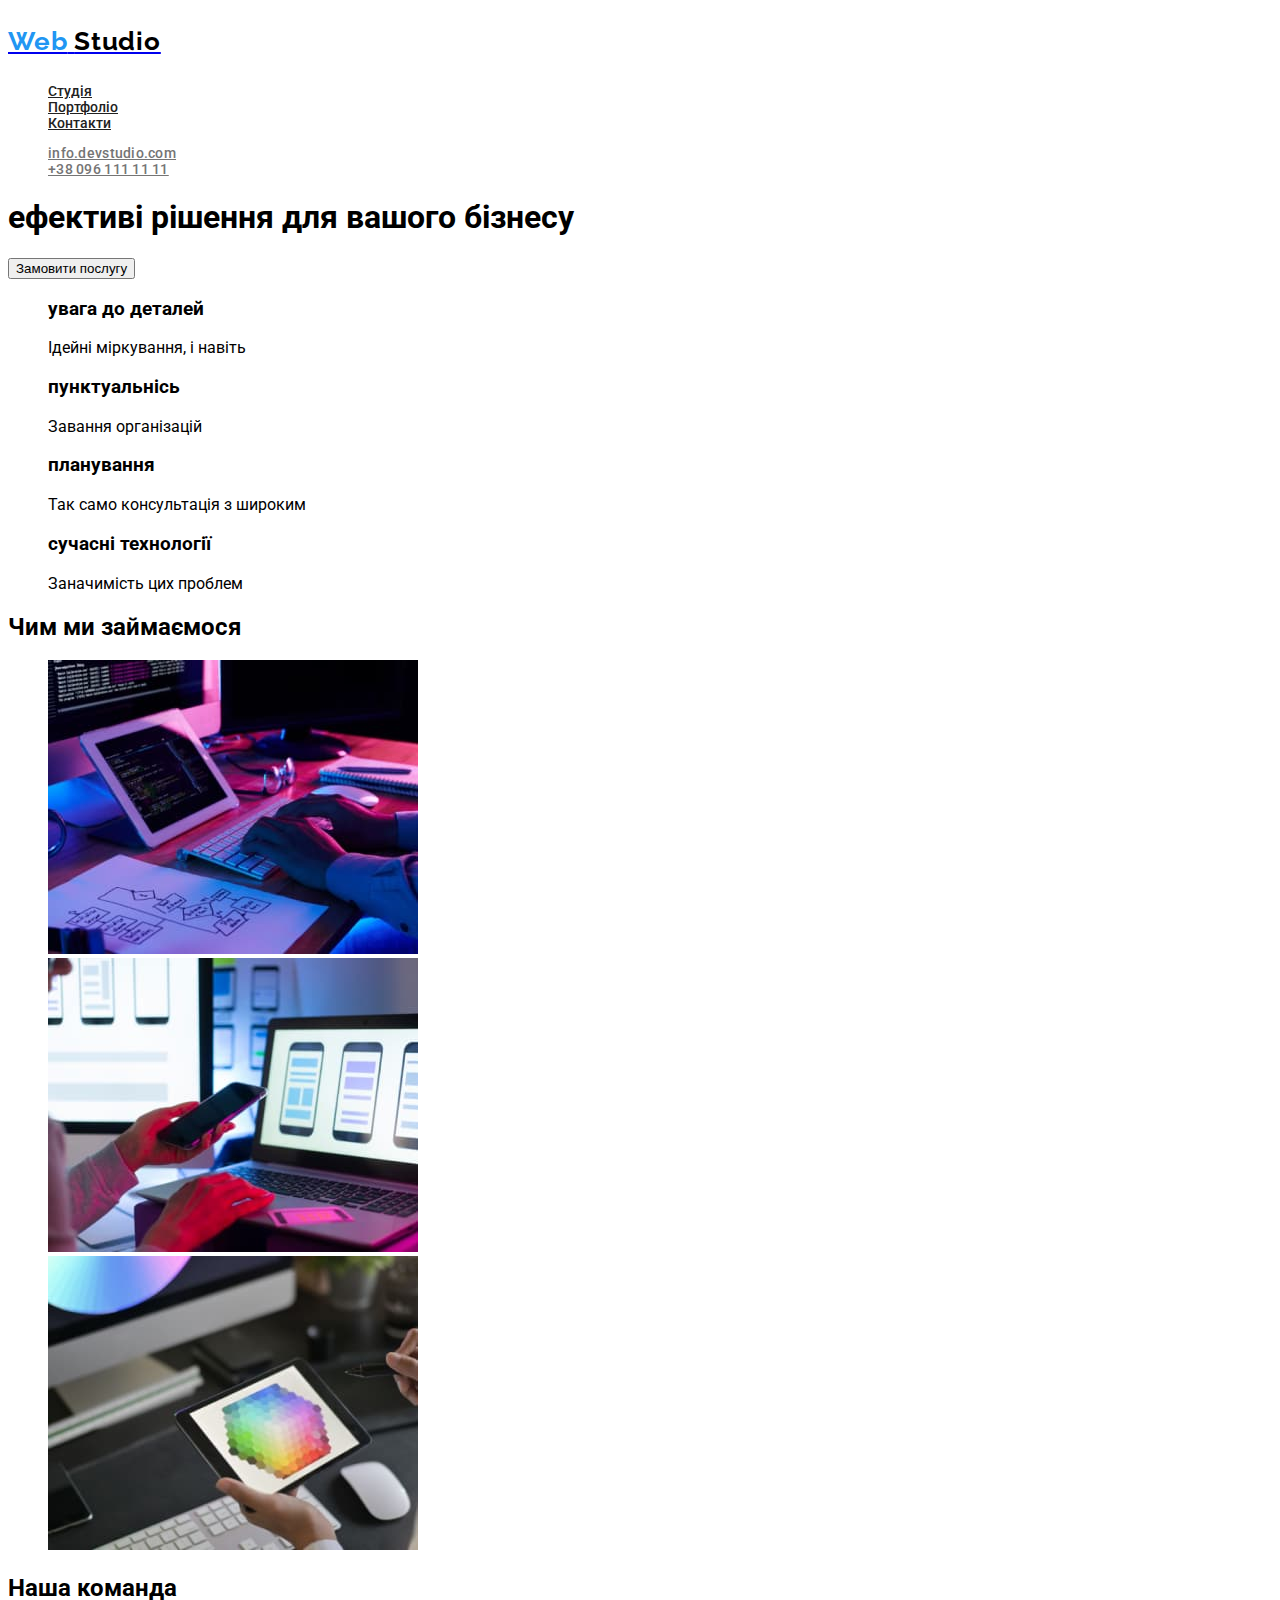
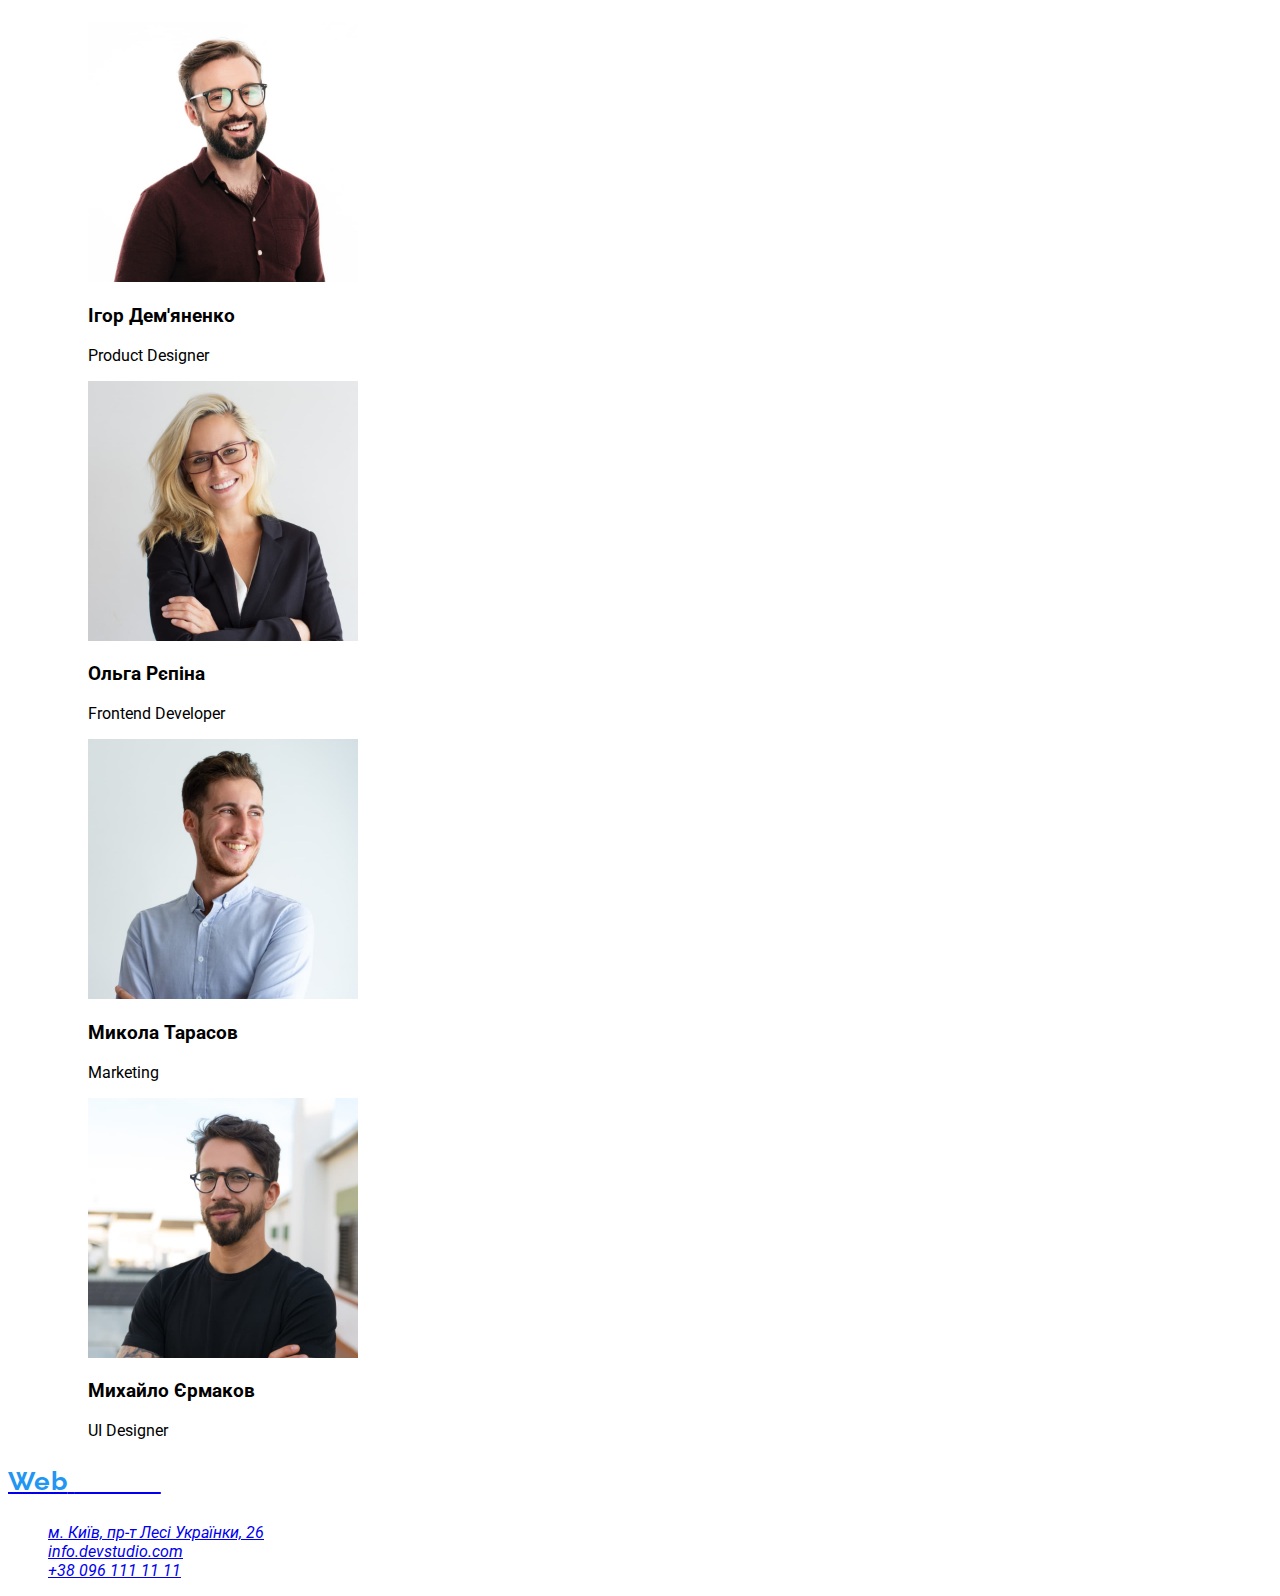
==== index.html @ e6e4f931 "Робота над CSS" ====
<!DOCTYPE html>
<html lang="uk">

<head>
    <meta charset="UTF-8">
    <meta http-equiv="X-UA-Compatible" content="IE=edge">
    <meta name="viewport" content="width=device-width, initial-scale=1.0">
    <title>Головна</title>
    <link rel="stylesheet" href="./css/styles.css">
</head>

<body>
    <header class="header">
        <nav>
            <a href="./index.html">
                <p class="logo">
                    <span class="logo-1">Web</span>
                    <span class="logo-2-header">Studio</span>
                </p>
            </a>
            <ul class="navigate">
                <li><a class="navigate-item focus" href="./index.html">Студія</a></li>
                <li><a class="navigate-item focus" href="./portfolio.html">Портфоліо</a></li>
                <li><a class="navigate-item focus" href="#contacts">Контакти</a></li>
            </ul>
        </nav>
        <address>
            <ul class="contacts">
                <li><a class="contacts-item focus" href="mailto:info.devstudio.com">info.devstudio.com</a></li>
                <li><a class="contacts-item focus" href="tel:+380961111111">+38 096 111 11 11</a></li>
            </ul>
        </address>
    </header>

    <main class="index">
        <section class="index-section1">
            <h1 class="index-section1-h1">ефективі рішення для вашого бізнесу</h1>
            <button class="index-section1-button">Замовити послугу</button>
        </section>

        <section class="index-section2">
            <ul class="index-section2-list list">
                <li class="index-section2- list-item">
                    <h3 class="index-section2-list-item-h3">увага до деталей</h3>
                    <p class="index-section2-list-item-p">Ідейні міркування, і навіть</p>
                </li>
                <li class="index-section2-list-item">
                    <h3 class="index-section2-list-item-h3">пунктуальнісь</h3>
                    <p class="index-section2-list-item-p">Завання організацій</p>
                </li>
                <li class="index-section2-list-item">
                    <h3 class="index-section2-list-item-h3">планування</h3>
                    <p class="index-section2-list-item-p">Так само консультація з широким</p>
                </li>
                <li class="index-section2-list-item">
                    <h3 class="index-section2-list-item-h3">сучасні технології</h3>
                    <p class="index-section2-list-item-p">Заначимість цих проблем</p>
                </li>
            </ul>
        </section>

        <section class="index-section3">
            <h2 class="index-section3-h2">Чим ми займаємося</h2>
            <ul class="index-section3-list">
                <li class="index-section3-list-item"><img src="./images/img0.jpg" alt="Програмування" width="370px">
                </li>
                <li class="index-section3-list-item"><img src="./images/img1.jpg" alt="Розробка мобільних додатків">
                </li>
                <li class="index-section3-list-item"><img src="./images/img2.jpg" alt="Дизайн"></li>
            </ul>
        </section>

        <section class="index-section4">
            <h2 class="index-section4-h2">Наша команда</h2>
            <ul class="index-section4-list">
                <li class="index-section4-list-item">
                    <figure>
                        <img src="./images/photo0.jpg" alt="Фото продукт-дизайнера" width="270px">
                        <figcaption>
                            <h3 class="index-section4-list-item-h3">Ігор Дем'яненко</h3>
                            <p class="index-section4-list-item-p">Product Designer</p>
                        </figcaption>
                    </figure>
                </li>
                <li class="index-section4-list-item">
                    <figure>
                        <img src="./images/photo1.jpg" alt="Фото фронт-енд розробника" width="270px">
                        <figcaption>
                            <h3 class="index-section4-list-item-h3">Ольга Рєпіна</h3>
                            <p class="index-section4-list-item-p">Frontend Developer</p>
                        </figcaption>
                    </figure>
                </li>
                <li class="index-section4-list-item">
                    <figure>
                        <img src="./images/photo2.jpg" alt="Фото маркетолога" width="270px">
                        <figcaption>
                            <h3 class="index-section4-list-item-h3">Микола Тарасов</h3>
                            <p class="index-section4-list-item-p">Marketing</p>
                        </figcaption>
                    </figure>
                </li>
                <li class="index-section4-list-item">
                    <figure>
                        <img src="./images/photo3.jpg" alt="Фото ЮІ-дизайнера" width="270px">
                        <figcaption>
                            <h3 class="index-section4-list-item-h3">Михайло Єрмаков</h3>
                            <p class="index-section4-list-item-p">UI Designer</p>
                        </figcaption>
                    </figure>
                </li>
            </ul>
        </section>
    </main>

    <footer id="contacts" class="footer">
        <a href="./index.html">
            <p class="logo">
                <span class="logo-1">Web</span>
                <span class="logo-2-footer">Studio</span>
            </p>
        </a>
        <address>
            <ul class="footer-address-list">
                <li class="footer-address-list-item"><a href="https://goo.gl/maps/pQFuVmgAhRDfWts1A">м. Київ, пр-т Лесі
                        Українки, 26</a></li>
                <li class="footer-address-list-item"><a href="mailto:info.devstudio.com">info.devstudio.com</a></li>
                <li class="footer-address-list-item"><a href="tel:+380961111111">+38 096 111 11 11</a></li>
            </ul>
        </address>
    </footer>
</body>

</html>
---- css/styles.css ----
/*Import fonts*/
@import url(https://fonts.googleapis.com/css2?family=Raleway:wght@700&family=Roboto:wght@400;500;700;900&display=swap);

/*Color variables*/
:root {
    --blue: #2196F3;
    --black: #000000;
    --white: #FFFFFF;
    --dark-section: #2F303A;
    --gray-section: #F5F4FA;
    --dark-title: #212121;
    --dark-text: #757575;
    --white-background: #f5f5f5;
}

/*Видалити крапку зі списків*/
ul {
    list-style-type: none;
}

/*Body*/
body {
    font-family: 'Roboto';
}

/*Фокус*/
.focus:hover,
:focus {
    color: var(--blue);
}

.focus:visited {}

/*Logo*/
.logo {
    font-family: 'Raleway';
    font-style: normal;
    font-weight: 700;
    font-size: 26px;
    line-height: 31px;
    letter-spacing: 0.03em;
}

.logo-1 {
    color: var(--blue);
}

.logo-2-header {
    color: var(--black);
}

.logo-2-footer {
    color: var(--white);
}

/*Navigate*/
.navigate {
    font-style: normal;
    font-weight: 500;
    font-size: 14px;
    line-height: 16px;
}

.navigate-item {
    color: var(--dark-title);
}

.contacts {
    font-style: normal;
    font-weight: 500;
    font-size: 14px;
    line-height: 16px;
    letter-spacing: 0.02em;
    color: var(--dark-text);
}

.contacts-item {
    color: var(--dark-text);
}
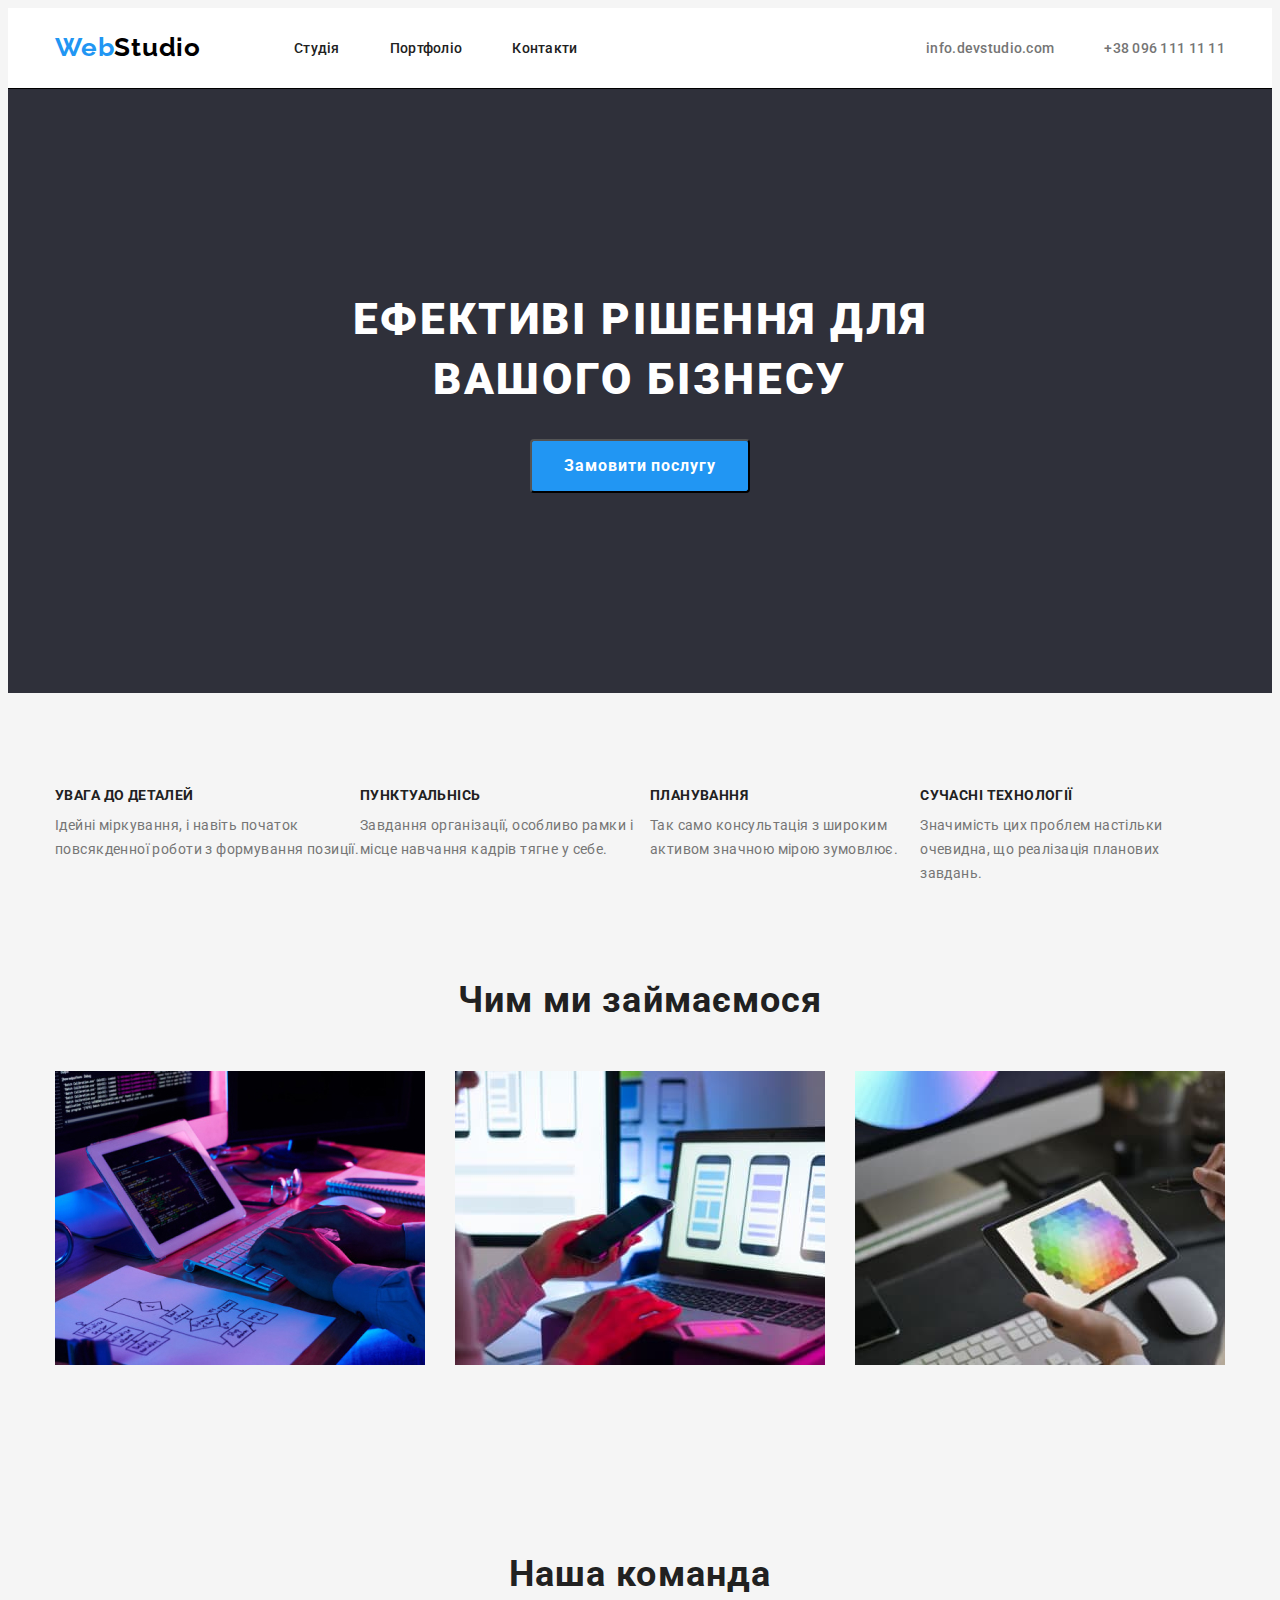
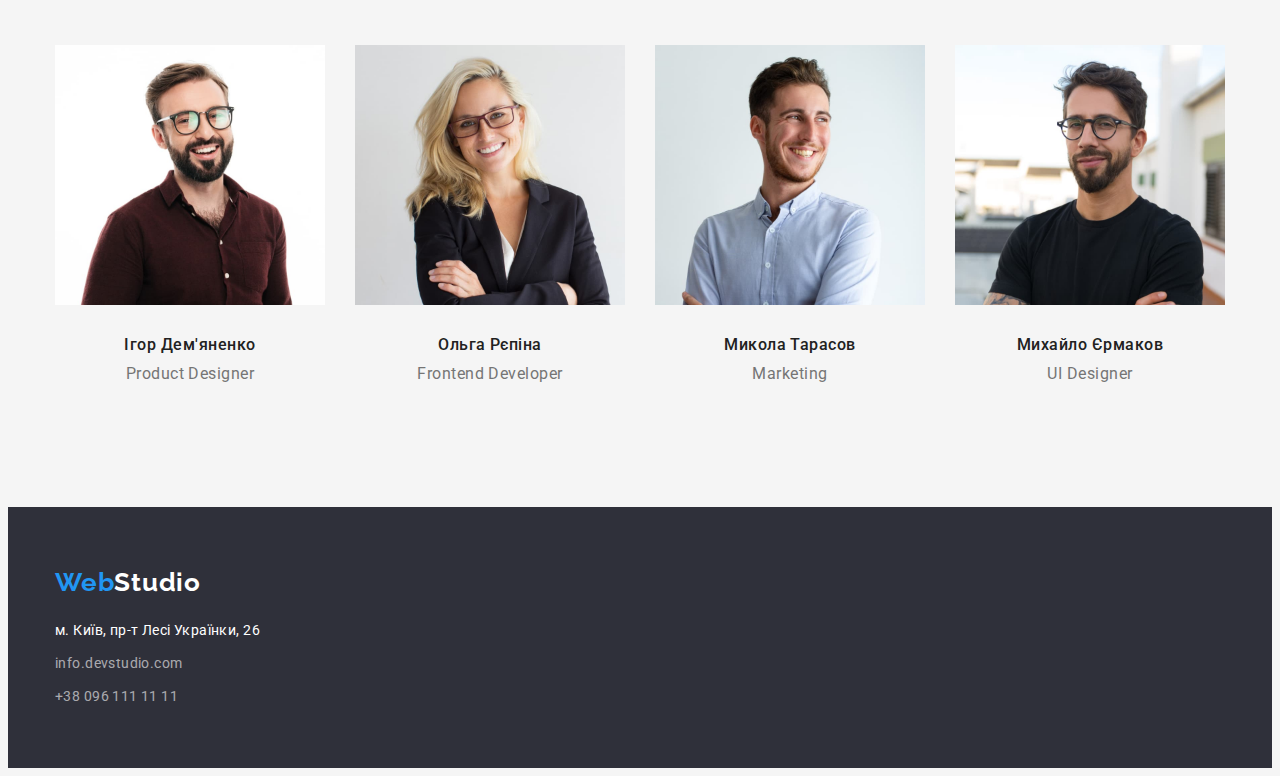
==== commit ce20f321: "update" ====
--- a/index.html
+++ b/index.html
@@ -6,128 +6,170 @@
     <meta http-equiv="X-UA-Compatible" content="IE=edge">
     <meta name="viewport" content="width=device-width, initial-scale=1.0">
     <title>Головна</title>
+    <link rel="stylesheet" href="./css/reset.css">
+    <link rel="stylesheet" href="./css/geometry.css">
     <link rel="stylesheet" href="./css/styles.css">
+    <link rel="stylesheet" href="./css/color.css">
 </head>
 
 <body>
     <header class="header">
-        <nav>
+        <div class="container header-container">
+            <nav>
+                <div class="header-navigate">
+                    <a class="logo" href="./index.html">
+                        <span class="logo-1">Web</span>
+                        <span class="logo-2-header">Studio</span>
+                    </a>
+
+                    <ul class="header-navigate-menu">
+                        <li><a class="header-navigate-menu-item focus1" href="./index.html">Студія</a></li>
+                        <li><a class="header-navigate-menu-item focus1" href="./portfolio.html">Портфоліо</a></li>
+                        <li><a class="header-navigate-menu-item focus1" href="#footer">Контакти</a></li>
+                    </ul>
+                </div>
+            </nav>
+
+            <address>
+                <ul class="header-address">
+                    <li><a class="header-address-item focus1" href="mailto:info.devstudio.com">info.devstudio.com</a>
+                    </li>
+                    <li><a class="header-address-item focus1" href="tel:+380961111111">+38 096 111 11 11</a></li>
+                </ul>
+            </address>
+        </div>
+    </header>
+
+    <main>
+        <section class="main-section1">
+            <div class="container main-section1-container">
+                <h1 class="main-section1-h1">ефективі рішення для<br>вашого бізнесу</h1>
+                <button class="main-section1-button" type="button">Замовити послугу</button>
+            </div>
+        </section>
+
+        <section class="main-section2">
+            <div class="container main-section2-container">
+                <ul class="main-section2-list">
+                    <li class="main-section2-list-item">
+                        <h3 class="main-section2-list-item-h3">увага до деталей</h3>
+                        <p class="main-section2-list-item-p">Ідейні міркування, і навіть початок повсякденної роботи з
+                            формування позиції.</p>
+                    </li>
+                    <li class="main-section2-list-item">
+                        <h3 class="main-section2-list-item-h3">пунктуальнісь</h3>
+                        <p class="main-section2-list-item-p">Завдання організації, особливо рамки і місце навчання
+                            кадрів тягне у себе.</p>
+                    </li>
+                    <li class="main-section2-list-item">
+                        <h3 class="main-section2-list-item-h3">планування</h3>
+                        <p class="main-section2-list-item-p">Так само консультація з широким активом значною мірою
+                            зумовлює.</p>
+                    </li>
+                    <li class="main-section2-list-item">
+                        <h3 class="main-section2-list-item-h3">сучасні технології</h3>
+                        <p class="main-section2-list-item-p">Значимість цих проблем настільки очевидна, що реалізація
+                            планових завдань.</p>
+                    </li>
+                </ul>
+            </div>
+        </section>
+
+        <section class="main-section3">
+            <div class="container main-section3-container">
+                <h2 class="main-section3-h2">Чим ми займаємося</h2>
+                <ul class="main-section3-list">
+                    <li>
+                        <img src="./images/img0.jpg" alt="Програмування" width="370px">
+                    </li>
+                    <li class="main-section3-list-item">
+                        <img src="./images/img1.jpg" alt="Розробка мобільних додатків" width="370px">
+                    </li>
+                    <li class="main-section3-list-item">
+                        <img src="./images/img2.jpg" alt="Дизайн" width="370px">
+                    </li>
+                </ul>
+            </div>
+        </section>
+
+        <section class="main-section4">
+            <div class="container main-section4-container">
+                <h2 class="main-section4-h2">Наша команда</h2>
+                <ul class="main-section4-list">
+                    <li class="main-section4-list-item">
+                        <figure class="main-section4-list-item-figure">
+                            <img class="main-section4-list-item-figure-img" src="./images/photo0.jpg"
+                                alt="Фото продукт-дизайнера">
+                            <figcaption class="main-section4-list-item-figurecaption">
+                                <h3 class="main-section4-list-item-h3">Ігор Дем'яненко</h3>
+                                <p class="main-section4-list-item-p">Product Designer</p>
+                            </figcaption>
+                        </figure>
+                    </li>
+                    <li class="main-section4-list-item">
+                        <figure class="main-section4-list-item-figure">
+                            <img class="main-section4-list-item-figure-img" src="./images/photo1.jpg"
+                                alt="Фото фронт-енд розробника" width="270px">
+                            <figcaption class="main-section4-list-item-figurecaption">
+                                <h3 class="main-section4-list-item-h3">Ольга Рєпіна</h3>
+                                <p class="main-section4-list-item-p">Frontend Developer</p>
+                            </figcaption>
+                        </figure>
+                    </li>
+                    <li class="main-section4-list-item">
+                        <figure class="main-section4-list-item-figure">
+                            <img class="main-section4-list-item-figure-img" src="./images/photo2.jpg"
+                                alt="Фото маркетолога" width="270px">
+                            <figcaption class="main-section4-list-item-figurecaption">
+                                <h3 class="main-section4-list-item-h3">Микола Тарасов</h3>
+                                <p class="main-section4-list-item-p">Marketing</p>
+                            </figcaption>
+                        </figure>
+                    </li>
+                    <li class="main-section4-list-item">
+                        <figure class="main-section4-list-item-figure">
+                            <img class="main-section4-list-item-figure-img" src="./images/photo3.jpg"
+                                alt="Фото ЮІ-дизайнера" width="270px">
+                            <figcaption class="main-section4-list-item-figurecaption">
+                                <h3 class="main-section4-list-item-h3">Михайло Єрмаков</h3>
+                                <p class="main-section4-list-item-p">UI Designer</p>
+                            </figcaption>
+                        </figure>
+                    </li>
+                </ul>
+            </div>
+        </section>
+    </main>
+
+    <footer id="footer" class="footer">
+        <div class="container">
             <a href="./index.html">
                 <p class="logo">
                     <span class="logo-1">Web</span>
-                    <span class="logo-2-header">Studio</span>
+                    <span class="logo-2-footer">Studio</span>
                 </p>
             </a>
-            <ul class="navigate">
-                <li><a class="navigate-item focus" href="./index.html">Студія</a></li>
-                <li><a class="navigate-item focus" href="./portfolio.html">Портфоліо</a></li>
-                <li><a class="navigate-item focus" href="#contacts">Контакти</a></li>
-            </ul>
-        </nav>
-        <address>
-            <ul class="contacts">
-                <li><a class="contacts-item focus" href="mailto:info.devstudio.com">info.devstudio.com</a></li>
-                <li><a class="contacts-item focus" href="tel:+380961111111">+38 096 111 11 11</a></li>
-            </ul>
-        </address>
-    </header>
 
-    <main class="index">
-        <section class="index-section1">
-            <h1 class="index-section1-h1">ефективі рішення для вашого бізнесу</h1>
-            <button class="index-section1-button">Замовити послугу</button>
-        </section>
-
-        <section class="index-section2">
-            <ul class="index-section2-list list">
-                <li class="index-section2- list-item">
-                    <h3 class="index-section2-list-item-h3">увага до деталей</h3>
-                    <p class="index-section2-list-item-p">Ідейні міркування, і навіть</p>
-                </li>
-                <li class="index-section2-list-item">
-                    <h3 class="index-section2-list-item-h3">пунктуальнісь</h3>
-                    <p class="index-section2-list-item-p">Завання організацій</p>
-                </li>
-                <li class="index-section2-list-item">
-                    <h3 class="index-section2-list-item-h3">планування</h3>
-                    <p class="index-section2-list-item-p">Так само консультація з широким</p>
-                </li>
-                <li class="index-section2-list-item">
-                    <h3 class="index-section2-list-item-h3">сучасні технології</h3>
-                    <p class="index-section2-list-item-p">Заначимість цих проблем</p>
-                </li>
-            </ul>
-        </section>
-
-        <section class="index-section3">
-            <h2 class="index-section3-h2">Чим ми займаємося</h2>
-            <ul class="index-section3-list">
-                <li class="index-section3-list-item"><img src="./images/img0.jpg" alt="Програмування" width="370px">
-                </li>
-                <li class="index-section3-list-item"><img src="./images/img1.jpg" alt="Розробка мобільних додатків">
-                </li>
-                <li class="index-section3-list-item"><img src="./images/img2.jpg" alt="Дизайн"></li>
-            </ul>
-        </section>
-
-        <section class="index-section4">
-            <h2 class="index-section4-h2">Наша команда</h2>
-            <ul class="index-section4-list">
-                <li class="index-section4-list-item">
-                    <figure>
-                        <img src="./images/photo0.jpg" alt="Фото продукт-дизайнера" width="270px">
-                        <figcaption>
-                            <h3 class="index-section4-list-item-h3">Ігор Дем'яненко</h3>
-                            <p class="index-section4-list-item-p">Product Designer</p>
-                        </figcaption>
-                    </figure>
-                </li>
-                <li class="index-section4-list-item">
-                    <figure>
-                        <img src="./images/photo1.jpg" alt="Фото фронт-енд розробника" width="270px">
-                        <figcaption>
-                            <h3 class="index-section4-list-item-h3">Ольга Рєпіна</h3>
-                            <p class="index-section4-list-item-p">Frontend Developer</p>
-                        </figcaption>
-                    </figure>
-                </li>
-                <li class="index-section4-list-item">
-                    <figure>
-                        <img src="./images/photo2.jpg" alt="Фото маркетолога" width="270px">
-                        <figcaption>
-                            <h3 class="index-section4-list-item-h3">Микола Тарасов</h3>
-                            <p class="index-section4-list-item-p">Marketing</p>
-                        </figcaption>
-                    </figure>
-                </li>
-                <li class="index-section4-list-item">
-                    <figure>
-                        <img src="./images/photo3.jpg" alt="Фото ЮІ-дизайнера" width="270px">
-                        <figcaption>
-                            <h3 class="index-section4-list-item-h3">Михайло Єрмаков</h3>
-                            <p class="index-section4-list-item-p">UI Designer</p>
-                        </figcaption>
-                    </figure>
-                </li>
-            </ul>
-        </section>
-    </main>
-
-    <footer id="contacts" class="footer">
-        <a href="./index.html">
-            <p class="logo">
-                <span class="logo-1">Web</span>
-                <span class="logo-2-footer">Studio</span>
-            </p>
-        </a>
-        <address>
-            <ul class="footer-address-list">
-                <li class="footer-address-list-item"><a href="https://goo.gl/maps/pQFuVmgAhRDfWts1A">м. Київ, пр-т Лесі
-                        Українки, 26</a></li>
-                <li class="footer-address-list-item"><a href="mailto:info.devstudio.com">info.devstudio.com</a></li>
-                <li class="footer-address-list-item"><a href="tel:+380961111111">+38 096 111 11 11</a></li>
-            </ul>
-        </address>
+            <address>
+                <ul class="footer-address-list">
+                    <li>
+                        <a class="footer-address-list-address focus1" href="https://goo.gl/maps/pQFuVmgAhRDfWts1A">
+                            м. Київ, пр-т Лесі Українки, 26
+                        </a>
+                    </li>
+                    <li>
+                        <a class="footer-address-list-item focus1" href="mailto:info.devstudio.com">
+                            info.devstudio.com
+                        </a>
+                    </li>
+                    <li>
+                        <a class="footer-address-list-item focus1" a href="tel:+380961111111">
+                            +38 096 111 11 11
+                        </a>
+                    </li>
+                </ul>
+            </address>
+        </div>
     </footer>
 </body>
 
--- a/css/geometry.css
+++ b/css/geometry.css
@@ -0,0 +1,212 @@
+/*Container. Задає ширину контенту*/
+.container {
+    width: 1170px;
+    margin: 0 auto;
+}
+
+/*Index*/
+/*Header*/
+.header {
+    padding-top: 24px;
+    padding-bottom: 25px;
+    border-top-width: 0px;
+    border-left-width: 0px;
+    border-right-width: 0px;
+    border-bottom-width: 1px;
+    border-style: solid;
+}
+
+.header-container {
+    display: flex;
+    justify-content: space-between;
+    align-items: center;
+}
+
+.header-navigate {
+    display: flex;
+    gap: 93px;
+    align-items: center;
+}
+
+.logo {
+    display: flex;
+}
+
+.logo-1 {}
+
+.logo-2-header {}
+
+.header-navigate-menu {
+    display: flex;
+    gap: 50px;
+}
+
+.header-address {
+    display: flex;
+    gap: 50px;
+}
+
+/*Main*/
+/*Main-section1*/
+.main-section1 {
+    padding-top: 200px;
+    padding-bottom: 200px;
+}
+
+.main-section1-container {
+    display: flex;
+    flex-direction: column;
+    gap: 30px;
+}
+
+.main-section1-h1 {
+    text-align: center;
+}
+
+.main-section1-button {
+    margin-left: auto;
+    margin-right: auto;
+    padding: 10px 32px;
+}
+
+/*Main-section2*/
+.main-section2 {
+    padding-top: 94px;
+}
+
+.main-section2-container {}
+
+.main-section2-list {
+    display: flex;
+}
+
+.main-section2-list-item {}
+
+.main-section2-list-item-h3 {
+    padding-bottom: 10px;
+}
+
+.main-section2-list-item-p {}
+
+/*Main-section3*/
+.main-section3 {
+    padding-top: 94px;
+    padding-bottom: 94px;
+}
+
+.main-section3-container {}
+
+.main-section3-h2 {
+    padding-bottom: 50px;
+    text-align: center;
+}
+
+.main-section3-list {
+    display: flex;
+    justify-content: space-between;
+}
+
+.main-section3-list-item {}
+
+/*Main-section4*/
+.main-section4 {
+    padding-top: 94px;
+    padding-bottom: 94px;
+}
+
+.main-section4-container {}
+
+.main-section4-h2 {
+    padding-bottom: 50px;
+    text-align: center;
+}
+
+.main-section4-list {
+    display: flex;
+    justify-content: space-between;
+}
+
+.main-section4-list-item {}
+
+.main-section4-list-item-figure {
+    margin: 0;
+}
+
+.main-section4-list-item-figure-img {
+    width: 270px;
+}
+
+.main-section4-list-item-figurecaption {
+    padding-top: 30px;
+    padding-bottom: 30px;
+    text-align: center;
+}
+
+.main-section4-list-item-h3 {
+    padding-bottom: 10px;
+}
+
+.main-section4-list-item-p {}
+
+/*Footer*/
+footer {
+    padding-top: 60px;
+    padding-bottom: 60px;
+}
+
+.logo-2-footer {}
+
+.footer-address-list {
+    padding-top: 20px;
+    display: flex;
+    flex-direction: column;
+    gap: 9px;
+}
+
+.footer-address-list-address {}
+
+.footer-address-list-item {}
+
+/*Portfolio*/
+/*Main*/
+/*Main-section1*/
+.portfolio-main-section1 {
+    padding-top: 94px;
+}
+
+.portfolio-main-section1-container {
+}
+
+.portfolio-main-section1-list {
+    display: flex;
+    gap: 8px;
+    justify-content: center;
+}
+
+.portfolio-main-section1-list-button {
+    padding: 6px 22px;
+}
+
+/*Main-section2*/
+.portfolio-main-section2 {
+    padding-top: 50px;
+    padding-bottom: 94px;
+}
+
+.portfolio-main-section2-container {}
+
+.portfolio-main-section2-list {
+    display: flex;
+    gap: 30px;
+    flex-wrap: wrap;
+}
+
+.portfolio-main-section2-list-item {}
+
+.portfolio-main-section2-list-item-figure-img{
+    width: 370px;
+}
+
+.portfolio-main-section2-list-item-h3 {}
+
+.portfolio-main-section2-list-item-p {}--- a/css/styles.css
+++ b/css/styles.css
@@ -1,79 +1,179 @@
-/*Import fonts*/
+/*Import google fonts*/
 @import url(https://fonts.googleapis.com/css2?family=Raleway:wght@700&family=Roboto:wght@400;500;700;900&display=swap);
 
-/*Color variables*/
-:root {
-    --blue: #2196F3;
-    --black: #000000;
-    --white: #FFFFFF;
-    --dark-section: #2F303A;
-    --gray-section: #F5F4FA;
-    --dark-title: #212121;
-    --dark-text: #757575;
-    --white-background: #f5f5f5;
-}
+/*Header*/
+.header {}
 
-/*Видалити крапку зі списків*/
-ul {
-    list-style-type: none;
-}
+.header-container {}
 
-/*Body*/
-body {
-    font-family: 'Roboto';
-}
+.header-navigate {}
 
-/*Фокус*/
-.focus:hover,
-:focus {
-    color: var(--blue);
-}
-
-.focus:visited {}
-
-/*Logo*/
 .logo {
     font-family: 'Raleway';
-    font-style: normal;
     font-weight: 700;
     font-size: 26px;
-    line-height: 31px;
+    line-height: calc(31/26);
     letter-spacing: 0.03em;
 }
 
-.logo-1 {
-    color: var(--blue);
+.logo-1 {}
+
+.logo-2-header {}
+
+.header-navigate-menu {}
+
+.header-navigate-menu-item {
+    font-weight: 500;
+    font-size: 14px;
+    line-height: calc(16/14);
+    letter-spacing: 0.02em;
 }
 
-.logo-2-header {
-    color: var(--black);
+.header-address {}
+
+.header-address-item {
+    font-weight: 500;
+    font-size: 14px;
+    line-height: calc(16/14);
+    letter-spacing: 0.02em;
 }
 
-.logo-2-footer {
-    color: var(--white);
+/*Main*/
+/*Main-section1*/
+.main-section1 {}
+
+.main-section1-container {}
+
+.main-section1-h1 {
+    font-weight: 900;
+    font-size: 44px;
+    line-height: calc(60/44);
+    letter-spacing: 0.06em;
+    text-transform: uppercase;
 }
 
-/*Navigate*/
-.navigate {
-    font-style: normal;
-    font-weight: 500;
-    font-size: 14px;
-    line-height: 16px;
+.main-section1-button {
+    font-weight: 700;
+    font-size: 16px;
+    line-height: calc(30/16);
+    letter-spacing: 0.06em;
 }
 
-.navigate-item {
-    color: var(--dark-title);
+/*Main-section2*/
+.main-section2 {}
+
+.main-section2-container {}
+
+.main-section2-list {}
+
+.main-section2-list-item {}
+
+.main-section2-list-item-h3 {
+    font-weight: 700;
+    font-size: 14px;
+    line-height: calc(16/14);
+    letter-spacing: 0.03em;
+    text-transform: uppercase;
 }
 
-.contacts {
-    font-style: normal;
-    font-weight: 500;
+.main-section2-list-item-p {
+    font-weight: 400;
     font-size: 14px;
-    line-height: 16px;
-    letter-spacing: 0.02em;
-    color: var(--dark-text);
+    line-height: calc(24/14);
+    letter-spacing: 0.03em;
 }
 
-.contacts-item {
-    color: var(--dark-text);
-}+/*Main-section3*/
+.main-section3 {}
+
+.main-section3-container {}
+
+.main-section3-h2 {
+    font-weight: 700;
+    font-size: 36px;
+    line-height: calc(42/36);
+    letter-spacing: 0.03em;
+}
+
+.main-section3-list {}
+
+.main-section3-list-item {}
+
+/*Main-section4*/
+.main-section4 {}
+
+.main-section4-container {}
+
+.main-section4-h2 {
+    font-weight: 700;
+    font-size: 36px;
+    line-height: calc(42/36);
+    letter-spacing: 0.03em;
+}
+
+.main-section4-list {}
+
+.main-section4-list-item {}
+
+.main-section4-list-item-h3 {
+    font-weight: 500;
+    font-size: 16px;
+    line-height: calc(19/16);
+    letter-spacing: 0.03em;
+}
+
+.main-section4-list-item-p {
+    font-weight: 400;
+    font-size: 16px;
+    line-height: calc(19/16);
+    letter-spacing: 0.03em;
+}
+
+/*Footer*/
+.logo-2-footer {}
+
+.footer-address-list {}
+
+.footer-address-list-address {
+    font-weight: 400;
+    font-size: 14px;
+    line-height: calc(24/14);
+    letter-spacing: 0.03em;
+}
+
+.footer-address-list-item {
+    font-weight: 400;
+    font-size: 14px;
+    line-height: calc(24/14);
+    letter-spacing: 0.03em;
+}
+
+/*Portfolio*/
+/*Main*/
+/*Main-section1*/
+.portfolio-main-section1 {}
+
+.container {}
+
+.portfolio-main-section1-container {}
+
+.portfolio-main-section1-list {}
+
+.portfolio-main-section1-list-button {}
+
+.focus2 {}
+
+/*Main-section2*/
+.portfolio-main-section2 {}
+
+.container {}
+
+.portfolio-main-section2-container {}
+
+.portfolio-main-section2-list {}
+
+.portfolio-main-section2-list-item {}
+
+.portfolio-main-section2-list-item-h3 {}
+
+.portfolio-main-section2-list-item-p {}--- a/css/color.css
+++ b/css/color.css
@@ -0,0 +1,187 @@
+:root {
+    --blue: #2196F3;
+    --black: #000000;
+    --white: #FFFFFF;
+    --dark-section: #2F303A;
+    --gray-section: #F5F4FA;
+    --dark-title: #212121;
+    --dark-text: #757575;
+    --white-background: #f5f5f5;
+    --gray-address: rgba(255, 255, 255, 0.6);
+    --gray-headr-border: #ECECEC;
+}
+
+/*Фокус*/
+.focus1:hover,
+:focus {
+    color: var(--blue);
+}
+
+.focus2:hover,
+:focus {
+
+}
+
+.header {
+    background-color: var(--white);
+    border-color: var(--gray-header-border);
+}
+
+.container {}
+
+.header-container {}
+
+.header-navigate {}
+
+.logo {}
+
+.logo-1 {
+    color: var(--blue);
+}
+
+.logo-2-header {
+    color: var(--black);
+}
+
+.header-navigate-menu {}
+
+.header-navigate-menu-item {
+    color: var(--dark-title);
+}
+
+.focus1 {}
+
+.header-address {}
+
+.header-address-item {
+    color: var(--dark-text);
+}
+
+/*Main*/
+/*Main-section1*/
+.main-section1 {
+    background-color: var(--dark-section);
+}
+
+.main-section1-container {}
+
+.main-section1-h1 {
+    color: var(--white);
+}
+
+.main-section1-button {
+    background-color: var(--blue);
+    color: var(--white);
+}
+
+/*Main-section2*/
+.main-section2 {
+    background-color: var(--white-background);
+}
+
+.main-section2-container {}
+
+.main-section2-list {}
+
+.main-section2-list-item {}
+
+.main-section2-list-item-h3 {
+    color: var(--dark-title);
+}
+
+.main-section2-list-item-p {
+    color: var(--dark-text);
+}
+
+/*Main-section3*/
+.main-section3 {
+    background-color: var(--white-background);
+}
+
+.main-section3-container {}
+
+.main-section3-h2 {
+    color: var(--dark-title);
+}
+
+.main-section3-list {}
+
+.main-section3-list-item {}
+
+/*Main-section4*/
+.main-section4 {
+    color: var(--gray-section);
+}
+
+.main-section4-container {}
+
+.main-section4-h2 {
+    color: var(--dark-title);
+}
+
+.main-section4-list {}
+
+.main-section4-list-item {}
+
+.main-section4-list-item-figure {}
+
+.main-section4-list-item-figure-img {}
+
+.main-section4-list-item-figurecaption {}
+
+.main-section4-list-item-h3 {
+    color: var(--dark-title);
+}
+
+.main-section4-list-item-p {
+    color: var(--dark-text);
+}
+
+/*Footer*/
+.footer {
+    background-color: var(--dark-section);
+}
+
+.logo-2-footer {
+    color: var(--white);
+}
+
+.footer-address-list {}
+
+.footer-address-list-address {
+    color: var(--white);
+}
+
+.footer-address-list-item {
+    color: var(--gray-address);
+}
+
+/*Portfolio*/
+/*Main*/
+/*Main-section1*/
+.portfolio-main-section1 {}
+
+.container {}
+
+.portfolio-main-section1-container {}
+
+.portfolio-main-section1-list {}
+
+.portfolio-main-section1-list-button {}
+
+.focus2 {}
+
+/*Main-section2*/
+.portfolio-main-section2 {}
+
+.container {}
+
+.portfolio-main-section2-container {}
+
+.portfolio-main-section2-list {}
+
+.portfolio-main-section2-list-item {}
+
+.portfolio-main-section2-list-item-h3 {}
+
+.portfolio-main-section2-list-item-p {}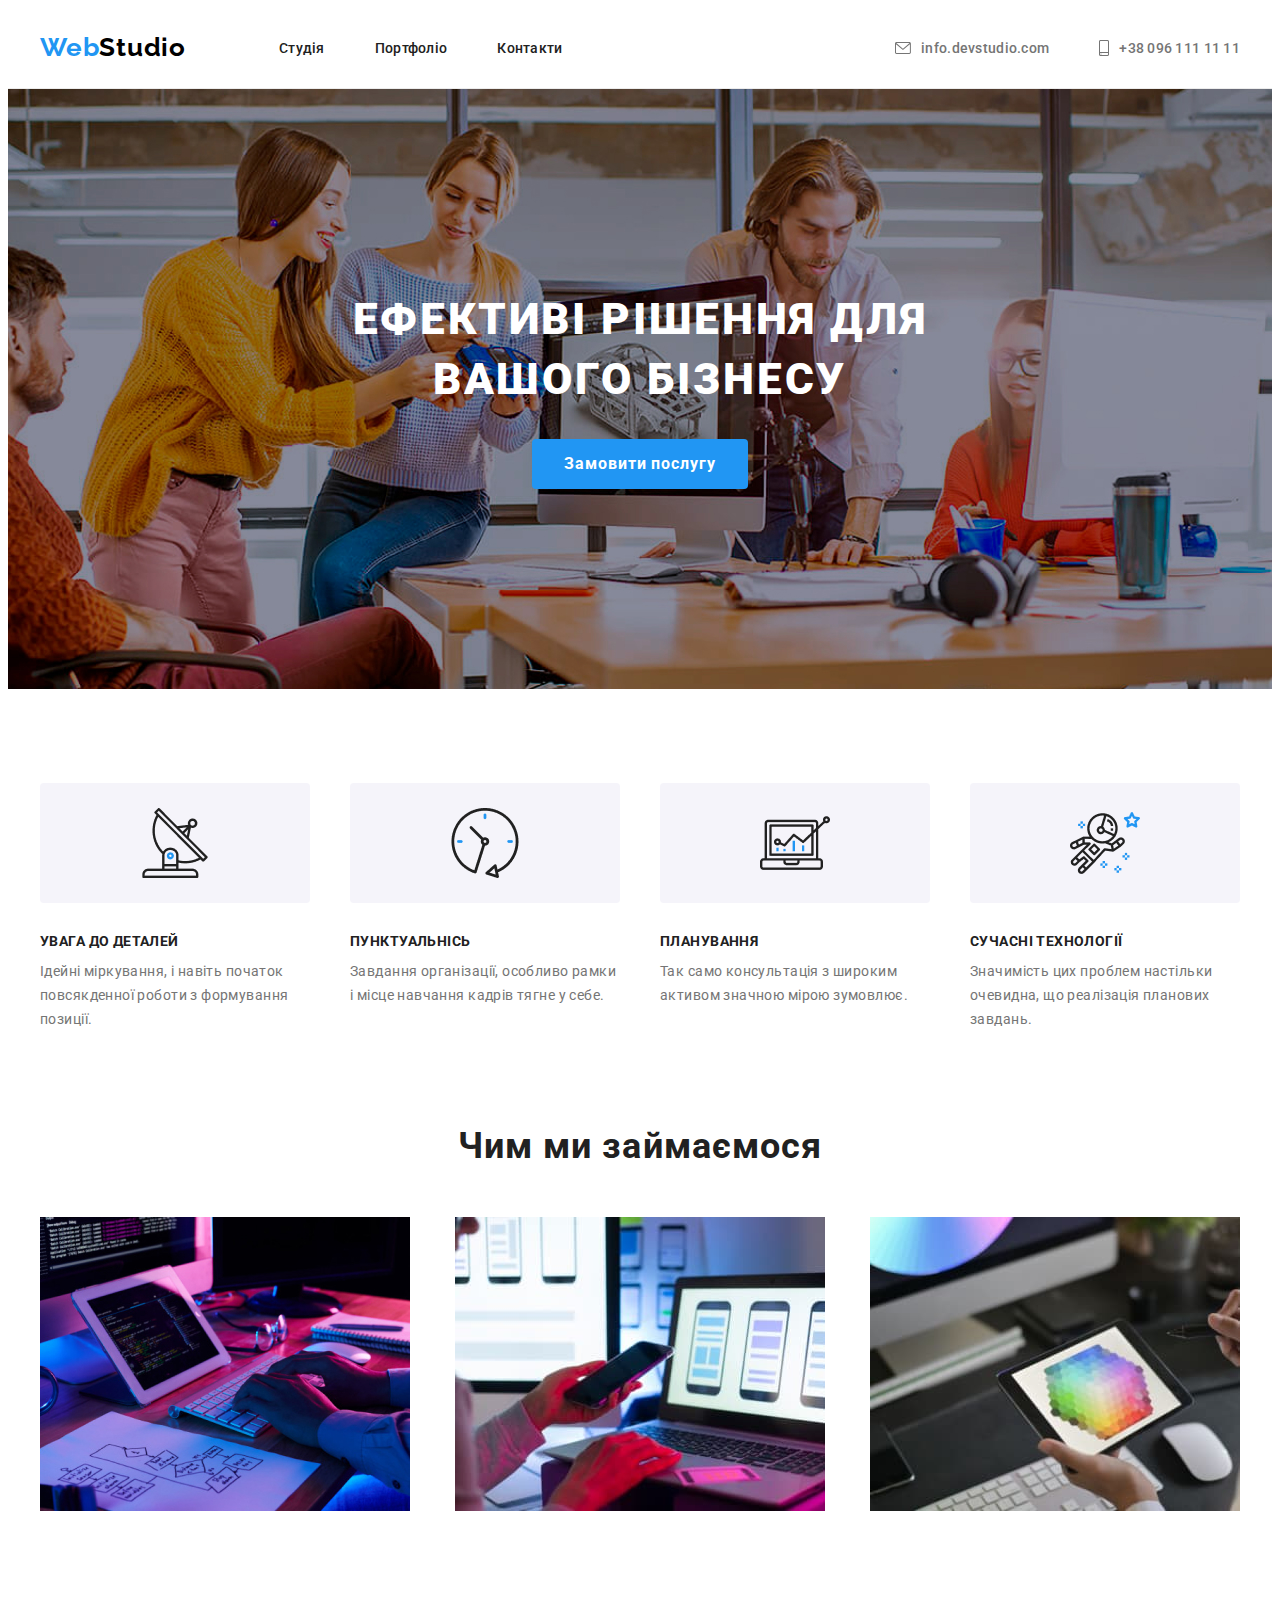
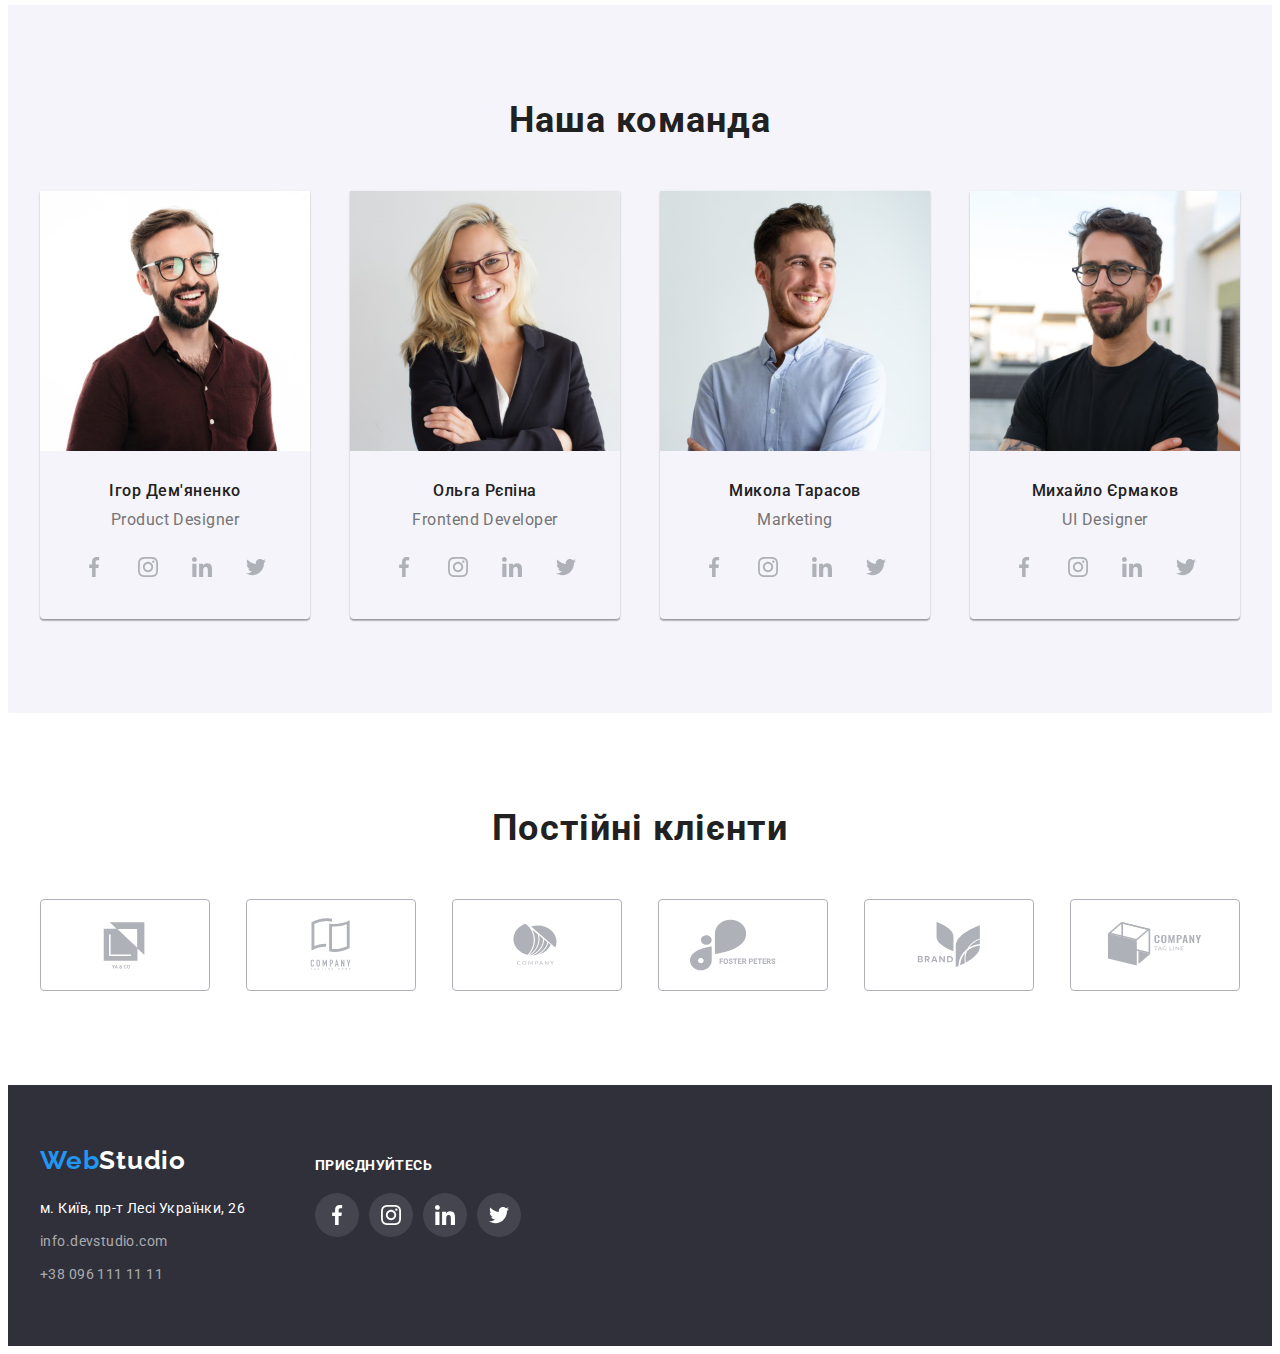
==== commit e66e3ea7: "update" ====
--- a/index.html
+++ b/index.html
@@ -6,169 +6,453 @@
     <meta http-equiv="X-UA-Compatible" content="IE=edge">
     <meta name="viewport" content="width=device-width, initial-scale=1.0">
     <title>Головна</title>
-    <link rel="stylesheet" href="./css/reset.css">
-    <link rel="stylesheet" href="./css/geometry.css">
-    <link rel="stylesheet" href="./css/styles.css">
-    <link rel="stylesheet" href="./css/color.css">
+    <link rel="stylesheet" href="./css/common.css">
 </head>
 
 <body>
     <header class="header">
         <div class="container header-container">
-            <nav>
-                <div class="header-navigate">
-                    <a class="logo" href="./index.html">
-                        <span class="logo-1">Web</span>
-                        <span class="logo-2-header">Studio</span>
-                    </a>
-
-                    <ul class="header-navigate-menu">
-                        <li><a class="header-navigate-menu-item focus1" href="./index.html">Студія</a></li>
-                        <li><a class="header-navigate-menu-item focus1" href="./portfolio.html">Портфоліо</a></li>
-                        <li><a class="header-navigate-menu-item focus1" href="#footer">Контакти</a></li>
-                    </ul>
-                </div>
+            <nav class="header-navigate">
+                <a class="logo" href="./index.html">
+                    <span class="logo-1">Web</span>
+                    <span class="logo-2-header">Studio</span>
+                </a>
+
+                <ul class="header-navigate-menu">
+                    <li><a class="header-navigate-menu-item focus1" href="./index.html">Студія</a></li>
+                    <li><a class="header-navigate-menu-item focus1" href="./portfolio.html">Портфоліо</a></li>
+                    <li><a class="header-navigate-menu-item focus1" href="#footer">Контакти</a></li>
+                </ul>
             </nav>
 
             <address>
                 <ul class="header-address">
-                    <li><a class="header-address-item focus1" href="mailto:info.devstudio.com">info.devstudio.com</a>
-                    </li>
-                    <li><a class="header-address-item focus1" href="tel:+380961111111">+38 096 111 11 11</a></li>
+                    <li class="header-address-item">
+                        <a class="header-address-item-link focus1" href="mailto:info.devstudio.com">
+                            <svg class="header-address-item-link-icon" width="16px" height="12px">
+                                <use href="./images/icon-phone-mail.svg#icon-mail"></use>
+                            </svg>
+                            info.devstudio.com
+                        </a>
+                    </li>
+                    <li class="header-address-item">
+                        <a class="header-address-item-link focus1" href="tel:+380961111111">
+                            <svg class="header-address-item-link-icon" width="10px" height="16px">
+                                <use href="./images/icon-phone-mail.svg#icon-smartphone"></use>
+                            </svg>
+                            +38 096 111 11 11
+                        </a>
+                    </li>
                 </ul>
             </address>
         </div>
     </header>
 
     <main>
-        <section class="main-section1">
-            <div class="container main-section1-container">
-                <h1 class="main-section1-h1">ефективі рішення для<br>вашого бізнесу</h1>
-                <button class="main-section1-button" type="button">Замовити послугу</button>
+        <section class="section1">
+            <div class="container section1-container">
+                <h1 class="section1-h1">ефективі рішення для<br>вашого бізнесу</h1>
+                <button class="section1-button" type="button">Замовити послугу</button>
             </div>
         </section>
 
-        <section class="main-section2">
-            <div class="container main-section2-container">
-                <ul class="main-section2-list">
-                    <li class="main-section2-list-item">
-                        <h3 class="main-section2-list-item-h3">увага до деталей</h3>
-                        <p class="main-section2-list-item-p">Ідейні міркування, і навіть початок повсякденної роботи з
-                            формування позиції.</p>
-                    </li>
-                    <li class="main-section2-list-item">
-                        <h3 class="main-section2-list-item-h3">пунктуальнісь</h3>
-                        <p class="main-section2-list-item-p">Завдання організації, особливо рамки і місце навчання
-                            кадрів тягне у себе.</p>
-                    </li>
-                    <li class="main-section2-list-item">
-                        <h3 class="main-section2-list-item-h3">планування</h3>
-                        <p class="main-section2-list-item-p">Так само консультація з широким активом значною мірою
-                            зумовлює.</p>
-                    </li>
-                    <li class="main-section2-list-item">
-                        <h3 class="main-section2-list-item-h3">сучасні технології</h3>
-                        <p class="main-section2-list-item-p">Значимість цих проблем настільки очевидна, що реалізація
-                            планових завдань.</p>
+        <section class="section2">
+            <div class="container">
+                <ul class="section2-list">
+                    <li class="section2-list-item">
+                        <div class="section2-list-item-div1">
+                            <h3 class="section2-list-item-h3">увага до деталей</h3>
+                            <p class="section2-list-item-p">
+                                Ідейні міркування, і навіть початок повсякденної роботи з
+                                формування позиції.
+                            </p>
+                        </div>
+                    </li>
+                    <li class="section2-list-item">
+                        <div class="section2-list-item-div2">
+                            <h3 class="section2-list-item-h3">пунктуальнісь</h3>
+                            <p class="section2-list-item-p">
+                                Завдання організації, особливо рамки і місце навчання кадрів тягне у себе.
+                            </p>
+                        </div>
+                    </li>
+                    <li class="section2-list-item">
+                        <div class="section2-list-item-div3">
+                            <h3 class="section2-list-item-h3">планування</h3>
+                            <p class="section2-list-item-p">
+                                Так само консультація з широким активом значною мірою зумовлює.
+                            </p>
+                        </div>
+                    </li>
+                    <li class="section2-list-item">
+                        <div class="section2-list-item-div4">
+                            <h3 class="section2-list-item-h3">сучасні технології</h3>
+                            <p class="section2-list-item-p">
+                                Значимість цих проблем настільки очевидна, що реалізація
+                                планових завдань.
+                            </p>
+                        </div>
                     </li>
                 </ul>
             </div>
         </section>
 
-        <section class="main-section3">
-            <div class="container main-section3-container">
-                <h2 class="main-section3-h2">Чим ми займаємося</h2>
-                <ul class="main-section3-list">
+        <section class="section3">
+            <div class="container">
+                <h2 class="section3-h2">Чим ми займаємося</h2>
+                <ul class="section3-list">
                     <li>
                         <img src="./images/img0.jpg" alt="Програмування" width="370px">
                     </li>
-                    <li class="main-section3-list-item">
+                    <li class="section3-list-item">
                         <img src="./images/img1.jpg" alt="Розробка мобільних додатків" width="370px">
                     </li>
-                    <li class="main-section3-list-item">
+                    <li class="section3-list-item">
                         <img src="./images/img2.jpg" alt="Дизайн" width="370px">
                     </li>
                 </ul>
             </div>
         </section>
 
-        <section class="main-section4">
-            <div class="container main-section4-container">
-                <h2 class="main-section4-h2">Наша команда</h2>
-                <ul class="main-section4-list">
-                    <li class="main-section4-list-item">
-                        <figure class="main-section4-list-item-figure">
-                            <img class="main-section4-list-item-figure-img" src="./images/photo0.jpg"
+        <section class="section4">
+            <div class="container">
+                <h2 class="section3-h2">Наша команда</h2>
+                <ul class="section4-list">
+                    <li class="section4-list-item">
+                        <figure class="section4-list-item-figure">
+                            <img class="section4-list-item-figure-img" src="./images/photo0.jpg"
                                 alt="Фото продукт-дизайнера">
-                            <figcaption class="main-section4-list-item-figurecaption">
-                                <h3 class="main-section4-list-item-h3">Ігор Дем'яненко</h3>
-                                <p class="main-section4-list-item-p">Product Designer</p>
+                            <figcaption class="section4-list-item-figurecaption">
+                                <div>
+                                    <h3 class="section4-list-item-h3">Ігор Дем'яненко</h3>
+                                    <p class="section4-list-item-p">Product Designer</p>
+                                </div>
+                                <div>
+                                    <ul class="section4-link-list">
+                                        <li class="section4-link-list-item">
+                                            <div class="section4-link-list-item-div section4-focus-background">
+                                                <a href="" class="section4-link-list-item-a">
+                                                    <svg class="section4-link-list-item-a-icon section4-focus-icon">
+                                                        <use href="./images/icons.svg#icon-facebook"></use>
+                                                    </svg>
+                                                </a>
+                                            </div>
+                                        </li>
+                                        <li class="section4-link-list-item">
+                                            <div class="section4-link-list-item-div section4-focus-background">
+                                                <a href="" class="section4-link-list-item-a">
+                                                    <svg class="section4-link-list-item-a-icon section4-focus-icon">
+                                                        <use href="./images/icons.svg#icon-instagram"></use>
+                                                    </svg>
+                                                </a>
+                                            </div>
+                                        </li>
+                                        <li class="section4-link-list-item">
+                                            <div class="section4-link-list-item-div section4-focus-background">
+                                                <a href="" class="section4-link-list-item-a">
+                                                    <svg class="section4-link-list-item-a-icon section4-focus-icon">
+                                                        <use href="./images/icons.svg#icon-linkedin"></use>
+                                                    </svg>
+                                                </a>
+                                            </div>
+                                        </li>
+                                        <li class="section4-link-list-item">
+                                            <div class="section4-link-list-item-div section4-focus-background">
+                                                <a href="" class="section4-link-list-item-a">
+                                                    <svg class="section4-link-list-item-a-icon section4-focus-icon">
+                                                        <use href="./images/icons.svg#icon-twitter"></use>
+                                                    </svg>
+                                                </a>
+                                            </div>
+                                        </li>
+                                    </ul>
+                                </div>
                             </figcaption>
                         </figure>
                     </li>
-                    <li class="main-section4-list-item">
-                        <figure class="main-section4-list-item-figure">
-                            <img class="main-section4-list-item-figure-img" src="./images/photo1.jpg"
+                    <li class="section4-list-item">
+                        <figure class="section4-list-item-figure">
+                            <img class="section4-list-item-figure-img" src="./images/photo1.jpg"
                                 alt="Фото фронт-енд розробника" width="270px">
-                            <figcaption class="main-section4-list-item-figurecaption">
-                                <h3 class="main-section4-list-item-h3">Ольга Рєпіна</h3>
-                                <p class="main-section4-list-item-p">Frontend Developer</p>
+                            <figcaption class="section4-list-item-figurecaption">
+                                <div>
+                                    <h3 class="section4-list-item-h3">Ольга Рєпіна</h3>
+                                    <p class="section4-list-item-p">Frontend Developer</p>
+                                </div>
+                                <div>
+                                    <ul class="section4-link-list">
+                                        <li class="section4-link-list-item">
+                                            <div class="section4-link-list-item-div section4-focus-background">
+                                                <a href="" class="section4-link-list-item-a">
+                                                    <svg class="section4-link-list-item-a-icon section4-focus-icon">
+                                                        <use href="./images/icons.svg#icon-facebook"></use>
+                                                    </svg>
+                                                </a>
+                                            </div>
+                                        </li>
+                                        <li class="section4-link-list-item">
+                                            <div class="section4-link-list-item-div section4-focus-background">
+                                                <a href="" class="section4-link-list-item-a">
+                                                    <svg class="section4-link-list-item-a-icon section4-focus-icon">
+                                                        <use href="./images/icons.svg#icon-instagram"></use>
+                                                    </svg>
+                                                </a>
+                                            </div>
+                                        </li>
+                                        <li class="section4-link-list-item">
+                                            <div class="section4-link-list-item-div section4-focus-background">
+                                                <a href="" class="section4-link-list-item-a">
+                                                    <svg class="section4-link-list-item-a-icon section4-focus-icon">
+                                                        <use href="./images/icons.svg#icon-linkedin"></use>
+                                                    </svg>
+                                                </a>
+                                            </div>
+                                        </li>
+                                        <li class="section4-link-list-item">
+                                            <div class="section4-link-list-item-div section4-focus-background">
+                                                <a href="" class="section4-link-list-item-a">
+                                                    <svg class="section4-link-list-item-a-icon section4-focus-icon">
+                                                        <use href="./images/icons.svg#icon-twitter"></use>
+                                                    </svg>
+                                                </a>
+                                            </div>
+                                        </li>
+                                    </ul>
+                                </div>
                             </figcaption>
                         </figure>
                     </li>
-                    <li class="main-section4-list-item">
-                        <figure class="main-section4-list-item-figure">
-                            <img class="main-section4-list-item-figure-img" src="./images/photo2.jpg"
-                                alt="Фото маркетолога" width="270px">
-                            <figcaption class="main-section4-list-item-figurecaption">
-                                <h3 class="main-section4-list-item-h3">Микола Тарасов</h3>
-                                <p class="main-section4-list-item-p">Marketing</p>
+                    <li class="section4-list-item">
+                        <figure class="section4-list-item-figure">
+                            <img class="section4-list-item-figure-img" src="./images/photo2.jpg" alt="Фото маркетолога"
+                                width="270px">
+                            <figcaption class="section4-list-item-figurecaption">
+                                <div>
+                                    <h3 class="section4-list-item-h3">Микола Тарасов</h3>
+                                    <p class="section4-list-item-p">Marketing</p>
+                                </div>
+                                <div>
+                                    <ul class="section4-link-list">
+                                        <li class="section4-link-list-item">
+                                            <div class="section4-link-list-item-div section4-focus-background">
+                                                <a href="" class="section4-link-list-item-a">
+                                                    <svg class="section4-link-list-item-a-icon section4-focus-icon">
+                                                        <use href="./images/icons.svg#icon-facebook"></use>
+                                                    </svg>
+                                                </a>
+                                            </div>
+                                        </li>
+                                        <li class="section4-link-list-item">
+                                            <div class="section4-link-list-item-div section4-focus-background">
+                                                <a href="" class="section4-link-list-item-a">
+                                                    <svg class="section4-link-list-item-a-icon section4-focus-icon">
+                                                        <use href="./images/icons.svg#icon-instagram"></use>
+                                                    </svg>
+                                                </a>
+                                            </div>
+                                        </li>
+                                        <li class="section4-link-list-item">
+                                            <div class="section4-link-list-item-div section4-focus-background">
+                                                <a href="" class="section4-link-list-item-a">
+                                                    <svg class="section4-link-list-item-a-icon section4-focus-icon">
+                                                        <use href="./images/icons.svg#icon-linkedin"></use>
+                                                    </svg>
+                                                </a>
+                                            </div>
+                                        </li>
+                                        <li class="section4-link-list-item">
+                                            <div class="section4-link-list-item-div section4-focus-background">
+                                                <a href="" class="section4-link-list-item-a">
+                                                    <svg class="section4-link-list-item-a-icon section4-focus-icon">
+                                                        <use href="./images/icons.svg#icon-twitter"></use>
+                                                    </svg>
+                                                </a>
+                                            </div>
+                                        </li>
+                                    </ul>
+                                </div>
                             </figcaption>
                         </figure>
                     </li>
-                    <li class="main-section4-list-item">
-                        <figure class="main-section4-list-item-figure">
-                            <img class="main-section4-list-item-figure-img" src="./images/photo3.jpg"
-                                alt="Фото ЮІ-дизайнера" width="270px">
-                            <figcaption class="main-section4-list-item-figurecaption">
-                                <h3 class="main-section4-list-item-h3">Михайло Єрмаков</h3>
-                                <p class="main-section4-list-item-p">UI Designer</p>
+                    <li class="section4-list-item">
+                        <figure class="section4-list-item-figure">
+                            <img class="section4-list-item-figure-img" src="./images/photo3.jpg" alt="Фото ЮІ-дизайнера"
+                                width="270px">
+                            <figcaption class="section4-list-item-figurecaption">
+                                <div>
+                                    <h3 class="section4-list-item-h3">Михайло Єрмаков</h3>
+                                    <p class="section4-list-item-p">UI Designer</p>
+                                </div>
+                                <div>
+                                    <ul class="section4-link-list">
+                                        <li class="section4-link-list-item">
+                                            <div class="section4-link-list-item-div section4-focus-background">
+                                                <a href="" class="section4-link-list-item-a">
+                                                    <svg class="section4-link-list-item-a-icon section4-focus-icon">
+                                                        <use href="./images/icons.svg#icon-facebook"></use>
+                                                    </svg>
+                                                </a>
+                                            </div>
+                                        </li>
+                                        <li class="section4-link-list-item">
+                                            <div class="section4-link-list-item-div section4-focus-background">
+                                                <a href="" class="section4-link-list-item-a">
+                                                    <svg class="section4-link-list-item-a-icon section4-focus-icon">
+                                                        <use href="./images/icons.svg#icon-instagram"></use>
+                                                    </svg>
+                                                </a>
+                                            </div>
+                                        </li>
+                                        <li class="section4-link-list-item">
+                                            <div class="section4-link-list-item-div section4-focus-background">
+                                                <a href="" class="section4-link-list-item-a">
+                                                    <svg class="section4-link-list-item-a-icon section4-focus-icon">
+                                                        <use href="./images/icons.svg#icon-linkedin"></use>
+                                                    </svg>
+                                                </a>
+                                            </div>
+                                        </li>
+                                        <li class="section4-link-list-item">
+                                            <div class="section4-link-list-item-div section4-focus-background">
+                                                <a href="" class="section4-link-list-item-a">
+                                                    <svg class="section4-link-list-item-a-icon section4-focus-icon">
+                                                        <use href="./images/icons.svg#icon-twitter"></use>
+                                                    </svg>
+                                                </a>
+                                            </div>
+                                        </li>
+                                    </ul>
+                                </div>
                             </figcaption>
                         </figure>
                     </li>
                 </ul>
             </div>
         </section>
+
+        <section class="section5">
+            <div class="container">
+                <h2 class="section3-h2">Постійні клієнти</h2>
+                <ul class="setion5-list">
+                    <li class="setion5-list-item">
+                        <a href="" class="section5-list-item-a section5-focus-border">
+                            <svg class="section5-list-item-a-icon section5-focus-icon">
+                                <use href="./images/icons-clients.svg#icon-client1"></use>
+                            </svg>
+                        </a>
+                    </li>
+                    <li class="setion5-list-item">
+                        <a href="" class="section5-list-item-a section5-focus-border">
+                            <svg class="section5-list-item-a-icon section5-focus-icon">
+                                <use href="./images/icons-clients.svg#icon-client2"></use>
+                            </svg>
+                        </a>
+                    </li>
+                    <li class="setion5-list-item">
+                        <a href="" class="section5-list-item-a section5-focus-border">
+                            <svg class="section5-list-item-a-icon section5-focus-icon">
+                                <use href="./images/icons-clients.svg#icon-client3"></use>
+                            </svg>
+                        </a>
+                    </li>
+                    <li class="setion5-list-item">
+                        <a href="" class="section5-list-item-a section5-focus-border">
+                            <svg class="section5-list-item-a-icon section5-focus-icon">
+                                <use href="./images/icons-clients.svg#icon-client4"></use>
+                            </svg>
+                        </a>
+                    </li>
+                    <li class="setion5-list-item">
+                        <a href="" class="section5-list-item-a section5-focus-border">
+                            <svg class="section5-list-item-a-icon section5-focus-icon">
+                                <use href="./images/icons-clients.svg#icon-client5"></use>
+                            </svg>
+                        </a>
+                    </li>
+                    <li class="setion5-list-item">
+                        <a href="" class="section5-list-item-a section5-focus-border">
+                            <svg class="section5-list-item-a-icon section5-focus-icon">
+                                <use href="./images/icons-clients.svg#icon-client6"></use>
+                            </svg>
+                        </a>
+                    </li>
+                </ul>
+            </div>
+        </section>
     </main>
 
     <footer id="footer" class="footer">
-        <div class="container">
-            <a href="./index.html">
-                <p class="logo">
-                    <span class="logo-1">Web</span>
-                    <span class="logo-2-footer">Studio</span>
-                </p>
-            </a>
-
-            <address>
-                <ul class="footer-address-list">
-                    <li>
-                        <a class="footer-address-list-address focus1" href="https://goo.gl/maps/pQFuVmgAhRDfWts1A">
-                            м. Київ, пр-т Лесі Українки, 26
-                        </a>
-                    </li>
-                    <li>
-                        <a class="footer-address-list-item focus1" href="mailto:info.devstudio.com">
-                            info.devstudio.com
-                        </a>
-                    </li>
-                    <li>
-                        <a class="footer-address-list-item focus1" a href="tel:+380961111111">
-                            +38 096 111 11 11
-                        </a>
-                    </li>
-                </ul>
-            </address>
+        <div class="container footer-container">
+            <div class="footer-container-left">
+                <a href="./index.html">
+                    <p class="logo">
+                        <span class="logo-1">Web</span>
+                        <span class="logo-2-footer">Studio</span>
+                    </p>
+                </a>
+
+                <address>
+                    <ul class="footer-address-list">
+                        <li>
+                            <a class="footer-address-list-address focus1" href="https://goo.gl/maps/pQFuVmgAhRDfWts1A">
+                                м. Київ, пр-т Лесі Українки, 26
+                            </a>
+                        </li>
+                        <li>
+                            <a class="footer-address-list-item focus1" href="mailto:info.devstudio.com">
+                                info.devstudio.com
+                            </a>
+                        </li>
+                        <li>
+                            <a class="footer-address-list-item focus1" a href="tel:+380961111111">
+                                +38 096 111 11 11
+                            </a>
+                        </li>
+                    </ul>
+                </address>
+            </div>
+
+            <div class="footer-link">
+                <h3 class="footer-link-h3">приєднуйтесь</h3>
+                <ul class="footer-link-list">
+                    <li class="footer-link-list-item">
+                        <div class="footer-link-list-item-div footer-focus-background">
+                            <a href="" class="footer-link-list-item-a">
+                                <svg class="footer-link-list-item-a-icon">
+                                    <use href="./images/icons.svg#icon-facebook"></use>
+                                </svg>
+                            </a>
+                        </div>
+                    </li>
+                    <li class="footer-link-list-item">
+                        <div class="footer-link-list-item-div footer-focus-background">
+                            <a href="" class="footer-link-list-item-a">
+                                <svg class="footer-link-list-item-a-icon">
+                                    <use href="./images/icons.svg#icon-instagram"></use>
+                                </svg>
+                            </a>
+                        </div>
+                    </li>
+                    <li class="footer-link-list-item">
+                        <div class="footer-link-list-item-div footer-focus-background">
+                            <a href="" class="footer-link-list-item-a">
+                                <svg class="footer-link-list-item-a-icon">
+                                    <use href="./images/icons.svg#icon-linkedin"></use>
+                                </svg>
+                            </a>
+                        </div>
+                    </li>
+                    <li class="footer-link-list-item">
+                        <div class="footer-link-list-item-div footer-focus-background">
+                            <a href="" class="footer-link-list-item-a">
+                                <svg class="footer-link-list-item-a-icon">
+                                    <use href="./images/icons.svg#icon-twitter"></use>
+                                </svg>
+                            </a>
+                        </div>
+                    </li>
+                </ul>
+            </div>
         </div>
     </footer>
 </body>
--- a/css/common.css
+++ b/css/common.css
@@ -0,0 +1,644 @@
+/*Import google fonts*/
+@import url(https://fonts.googleapis.com/css2?family=Raleway:wght@700&family=Roboto:wght@400;500;700;900&display=swap);
+
+:root {
+    --blue: #2196F3;
+    --black: #000000;
+    --white: #FFFFFF;
+    --dark-section: #2F303A;
+    --gray-section: #F5F4FA;
+    --dark-title: #212121;
+    --dark-text: #757575;
+    --white-background: white;
+    --gray-address: rgba(255, 255, 255, 0.6);
+    --gray-headr-border: #ECECEC;
+    --gray-border: #EEEEEE;
+    --gray2-border: #AFB1B8;
+    --gray3-backgroung: rgba(255, 255, 255, 0.1);
+    --gray4-icon: #AFB1B8;
+}
+
+/*----------Головні настройки----------*/
+p,
+h1,
+h2,
+h3,
+h4,
+h5,
+h6,
+button {
+    margin: 0;
+}
+
+ul,
+ol {
+    margin: 0;
+    padding-left: 0;
+}
+
+button {
+    cursor: pointer;
+}
+
+img {
+    display: block;
+    max-width: 100%;
+    height: auto;
+}
+
+body {
+    font-family: 'Roboto';
+    font-style: normal;
+    background-color: var(--white-background);
+}
+
+/*Видалити підкреслення зі ссилок*/
+a {
+    text-decoration-line: none;
+}
+
+/*Кнопки наслідують шрифт body*/
+button {
+    font-family: inherit;
+    border-radius: 4px;
+    border: none;
+}
+
+/*Видалити крапку зі списків*/
+ul {
+    list-style-type: none;
+}
+
+/*Настройка address*/
+address {
+    font-style: normal;
+}
+
+/*Container. Задає ширину контенту*/
+.container {
+    width: 1200px;
+    margin: 0 auto;
+    padding-left: 15px;
+    padding-right: 15px;
+}
+
+/*Фокус*/
+.focus1:hover,
+.focus1:focus {
+    color: var(--blue);
+}
+
+.focus1:hover .header-address-item-link-icon,
+.focus1:focus .header-address-item-link-icon{
+    fill: var(--blue);
+}
+
+.focus2:hover,
+.focus2:focus {
+    background-color: var(--blue);
+    color: var(--white);
+}
+
+.section4-focus-background:hover,
+.section4-focus-background:focus {
+    background-color: var(--blue);
+}
+
+.section4-focus-background:hover .section4-focus-icon,
+.section4-focus-background:focus .section4-focus-icon {
+    fill: var(--white);
+}
+
+.section5-focus-border:hover,
+.section5-focus-border:focus {
+    border-color: var(--blue);
+}
+
+.section5-focus-border:hover .section5-focus-icon,
+.section5-focus-border:focus .section5-focus-icon {
+    fill: var(--blue);
+}
+
+.footer-focus-background:hover,
+.footer-focus-background:focus {
+    background-color: var(--blue);
+}
+
+/*Header*/
+.header {
+    padding-top: 24px;
+    padding-bottom: 25px;
+    border-bottom-width: 1px;
+    border-bottom-style: solid;
+
+    background-color: var(--white);
+    border-bottom-color: var(--gray-headr-border);
+}
+
+.header-container {
+    display: flex;
+    justify-content: space-between;
+    align-items: center;
+}
+
+.header-navigate {
+    display: flex;
+    gap: 93px;
+    align-items: center;
+}
+
+.logo {
+    display: flex;
+
+    font-family: 'Raleway';
+    font-weight: 700;
+    font-size: 26px;
+    line-height: calc(31/26);
+    letter-spacing: 0.03em;
+}
+
+.logo-1 {
+    color: var(--blue);
+}
+
+.logo-2-header {
+    color: var(--black);
+}
+
+.header-navigate-menu {
+    display: flex;
+    gap: 50px;
+}
+
+.header-navigate-menu-item {
+    font-weight: 500;
+    font-size: 14px;
+    line-height: calc(16/14);
+    letter-spacing: 0.02em;
+
+    color: var(--dark-title);
+}
+
+.header-address {
+    display: flex;
+    gap: 50px;
+
+    font-weight: 500;
+    font-size: 14px;
+    line-height: calc(16/14);
+    letter-spacing: 0.02em;
+}
+
+.header-address-item {
+    font-weight: 500;
+    font-size: 14px;
+    line-height: calc(16/14);
+    letter-spacing: 0.02em;
+}
+
+.header-address-item-link {
+    display: flex;
+    gap: 10px;
+    align-items: center;
+
+    color: var(--dark-text);
+}
+
+.header-address-item-link-icon {
+    fill: var(--dark-text);
+}
+
+/*Footer*/
+.footer {
+    padding-top: 60px;
+    padding-bottom: 60px;
+
+    background-color: var(--dark-section);
+}
+
+.footer-container {
+    display: flex;
+    gap: 70px;
+}
+
+.footer-container-left {
+    display: flex;
+    flex-direction: column;
+    gap: 20px;
+}
+
+.footer-link {
+    display: flex;
+    flex-direction: column;
+    gap: 20px;
+    margin-top: 12px;
+}
+
+.logo-2-footer {
+    color: var(--white);
+}
+
+.footer-address-list {
+    display: flex;
+    flex-direction: column;
+    gap: 9px;
+}
+
+.footer-address-list-address {
+    font-weight: 400;
+    font-size: 14px;
+    line-height: calc(24/14);
+    letter-spacing: 0.03em;
+
+    color: var(--white);
+}
+
+.footer-address-list-item {
+    font-weight: 400;
+    font-size: 14px;
+    line-height: calc(24/14);
+    letter-spacing: 0.03em;
+
+    color: var(--gray-address);
+}
+
+.footer-link-h3 {
+    font-weight: 700;
+    font-size: 14px;
+    line-height: calc(16/14);
+    letter-spacing: 0.03em;
+    text-transform: uppercase;
+
+    color: var(--white);
+}
+
+.footer-link-list {
+    display: flex;
+    gap: 10px;
+}
+
+.footer-link-list-item-a {
+    display: flex;
+    justify-content: center;
+    align-items: center;
+    width: 44px;
+    height: 44px;
+}
+
+.footer-link-list-item-div {
+    border-radius: 50%;
+
+    background-color: var(--gray3-backgroung);
+}
+
+.footer-link-list-item-a-icon {
+    width: 20px;
+    height: 20px;
+
+    fill: var(--white);
+}
+
+/*Main*/
+/*Section1*/
+.section1 {
+    padding-top: 200px;
+    padding-bottom: 200px;
+
+    background-image: url(../images/img-main.jpg);
+    background-repeat: no-repeat;
+    background-position: center;
+}
+
+.section1-container {
+    display: flex;
+    flex-direction: column;
+    gap: 30px;
+}
+
+.section1-h1 {
+    text-align: center;
+
+    font-weight: 900;
+    font-size: 44px;
+    line-height: calc(60/44);
+    letter-spacing: 0.06em;
+    text-transform: uppercase;
+
+    color: var(--white);
+}
+
+.section1-button {
+    margin-left: auto;
+    margin-right: auto;
+    padding: 10px 32px;
+    border-width: 0px;
+    border-radius: 4px;
+
+    font-weight: 700;
+    font-size: 16px;
+    line-height: calc(30/16);
+    letter-spacing: 0.06em;
+
+    background-color: var(--blue);
+    color: var(--white);
+}
+
+/*Section2*/
+.section2 {
+    padding-top: 94px;
+    padding-bottom: 94px;
+}
+
+.section2-list {
+    display: flex;
+    justify-content: space-between;
+}
+
+.section2-list-item {
+    width: 270px;
+}
+
+.section2-list-item-div1::before,
+.section2-list-item-div2::before,
+.section2-list-item-div3::before,
+.section2-list-item-div4::before {
+    content: "";
+    display: block;
+    width: 270px;
+    height: 120px;
+    background-position: center;
+    border-radius: 4px;
+
+    background-repeat: no-repeat;
+    background-color: var(--gray-section);
+}
+
+.section2-list-item-div1::before {
+    background-image: url(../images/features-antenna.png);
+}
+
+.section2-list-item-div2::before {
+    background-image: url(../images/features-clock.png);
+}
+
+.section2-list-item-div3::before {
+    background-image: url(../images/features-diagram.png);
+}
+
+.section2-list-item-div4::before {
+    background-image: url(../images/features-astronaut.png);
+}
+
+.section2-list-item-div-icon {
+    width: 70px;
+    height: 70px;
+}
+
+.section2-list-item-h3 {
+    margin-top: 30px;
+    margin-bottom: 10px;
+
+    font-weight: 700;
+    font-size: 14px;
+    line-height: calc(16/14);
+    letter-spacing: 0.03em;
+    text-transform: uppercase;
+
+    color: var(--dark-title);
+}
+
+.section2-list-item-p {
+    font-weight: 400;
+    font-size: 14px;
+    line-height: calc(24/14);
+    letter-spacing: 0.03em;
+
+    color: var(--dark-text);
+}
+
+/*Section3*/
+.section3 {
+    padding-bottom: 94px;
+}
+
+.section3-h2 {
+    margin-bottom: 50px;
+    text-align: center;
+
+    font-weight: 700;
+    font-size: 36px;
+    line-height: calc(42/36);
+    letter-spacing: 0.03em;
+
+    color: var(--dark-title);
+}
+
+.section3-list {
+    display: flex;
+    justify-content: space-between;
+}
+
+.section3-list-item {}
+
+/*Section4*/
+.section4 {
+    padding-top: 94px;
+    padding-bottom: 94px;
+
+    background-color: var(--gray-section);
+}
+
+.section4-list {
+    display: flex;
+    justify-content: space-between;
+}
+
+.section4-list-item {
+    box-shadow: 0px 1px 3px rgba(0, 0, 0, 0.12), 0px 1px 1px rgba(0, 0, 0, 0.14), 0px 2px 1px rgba(0, 0, 0, 0.2);
+    border-radius: 0px 0px 4px 4px;
+}
+
+.section4-list-item-figure {
+    margin: 0;
+}
+
+.section4-list-item-figure-img {
+    width: 270px;
+}
+
+.section4-list-item-figurecaption {
+    display: flex;
+    flex-direction: column;
+    gap: 16px;
+
+    padding-top: 30px;
+    padding-bottom: 30px;
+    text-align: center;
+}
+
+.section4-list-item-h3 {
+    margin-bottom: 10px;
+
+    font-weight: 500;
+    font-size: 16px;
+    line-height: calc(19/16);
+    letter-spacing: 0.03em;
+
+    color: var(--dark-title);
+}
+
+.section4-list-item-p {
+    font-weight: 400;
+    font-size: 16px;
+    line-height: calc(19/16);
+    letter-spacing: 0.03em;
+
+    color: var(--dark-text);
+}
+
+.section4-link-list {
+    display: flex;
+    justify-content: center;
+    align-items: center;
+    gap: 10px;
+}
+
+.section4-link-list-item-a {
+    display: flex;
+    justify-content: center;
+    align-items: center;
+    width: 44px;
+    height: 44px;
+}
+
+.section4-link-list-item-div {
+    border-radius: 50%;
+}
+
+.section4-link-list-item-a-icon {
+    width: 20px;
+    height: 20px;
+
+    fill: var(--gray4-icon);
+}
+
+/*Section5*/
+.section5 {
+    padding-top: 94px;
+    padding-bottom: 94px;
+
+    background-color: var(--white-background);
+}
+
+.setion5-list {
+    display: flex;
+    justify-content: space-between;
+}
+
+.section5-list-item {}
+
+.section5-list-item-a {
+    display: flex;
+    justify-content: center;
+    align-items: center;
+    box-sizing: border-box;
+    width: 170px;
+    height: 92px;
+    border: 1px solid var(--gray2-border);
+    border-radius: 4px;
+}
+
+.section5-list-item-a-icon {
+    width: 106px;
+    height: 60px;
+
+    fill: var(--gray2-border);
+}
+
+/*section1a*/
+.section1a {
+    padding-top: 94px;
+}
+
+.section1a-container {}
+
+.section1a-list {
+    display: flex;
+    gap: 8px;
+    justify-content: center;
+}
+
+.section1a-list-button {
+    padding: 6px 22px;
+
+    font-weight: 500;
+    font-size: 16px;
+    line-height: calc(26/16);
+    letter-spacing: 0.03em;
+
+    background-color: var(--gray-section);
+    color: var(--dark-title)
+}
+
+/*section2a*/
+.section2a {
+    padding-top: 50px;
+    padding-bottom: 94px;
+}
+
+.section2a-container {}
+
+.section2a-list {
+    display: flex;
+    gap: 30px;
+    flex-wrap: wrap;
+}
+
+.section2a-list-item {
+    flex-basis: 370px;
+    border-width: 1px;
+    border-style: solid;
+
+    border: 1px solid var(--gray-border);
+    box-shadow: 0px 1px 1px rgba(0, 0, 0, 0.12), 0px 4px 4px rgba(0, 0, 0, 0.06), 1px 4px 6px rgba(0, 0, 0, 0.16);
+}
+
+.section2a-list-item-figure {
+    margin: 0;
+}
+
+.section2a-list-item-figure-img {
+    width: 370px;
+}
+
+.section2a-list-item-figcaption {
+    padding: 20px 24px 20px 24px;
+    display: flex;
+    flex-direction: column;
+    gap: 4px;
+    justify-content: space-between;
+
+    background-color: var(--white);
+}
+
+.section2a-list-item-h3 {
+    font-family: 'Roboto';
+    font-style: normal;
+    font-weight: 700;
+    font-size: 18px;
+    line-height: 2;
+    letter-spacing: 0.06em;
+
+    color: var(--dark-title);
+}
+
+.section2a-list-item-p {
+    font-family: 'Roboto';
+    font-style: normal;
+    font-weight: 400;
+    font-size: 16px;
+    line-height: calc(30/16);
+    letter-spacing: 0.03em;
+
+    color: var(--dark-text);
+}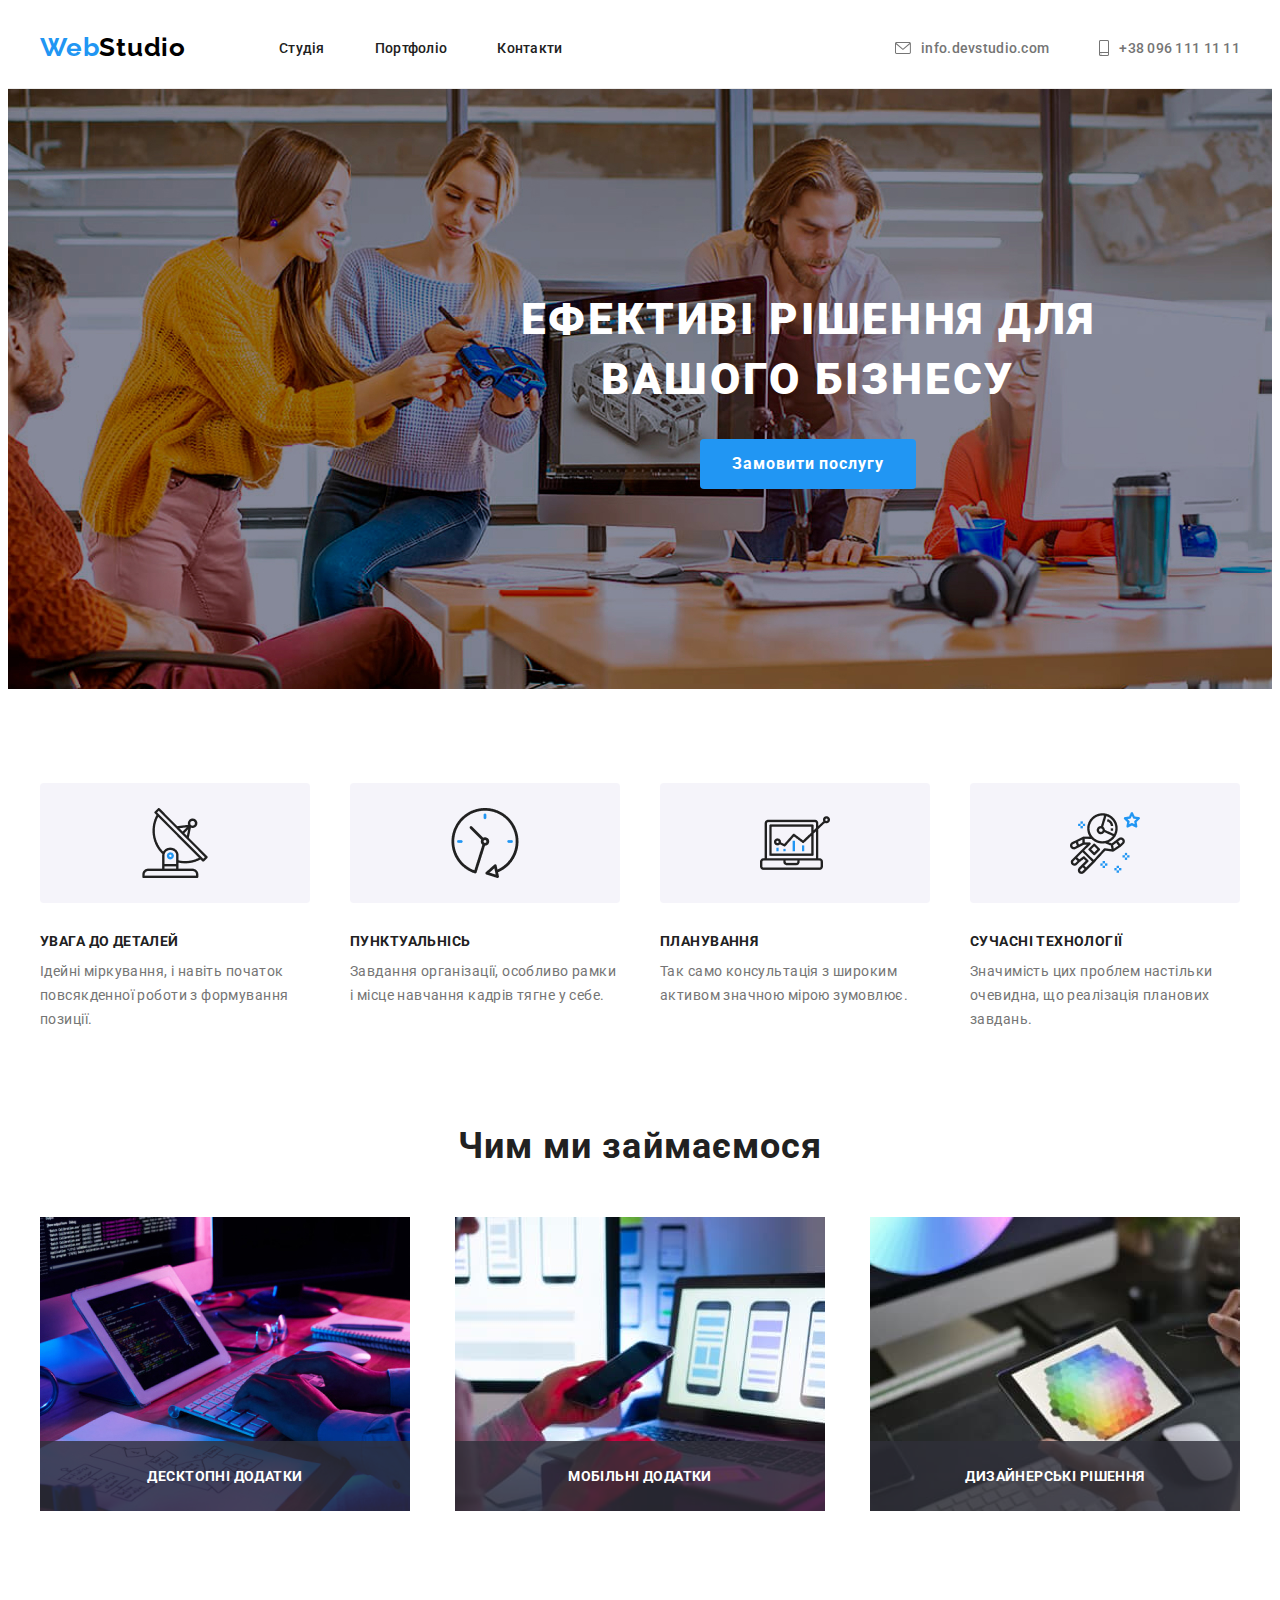
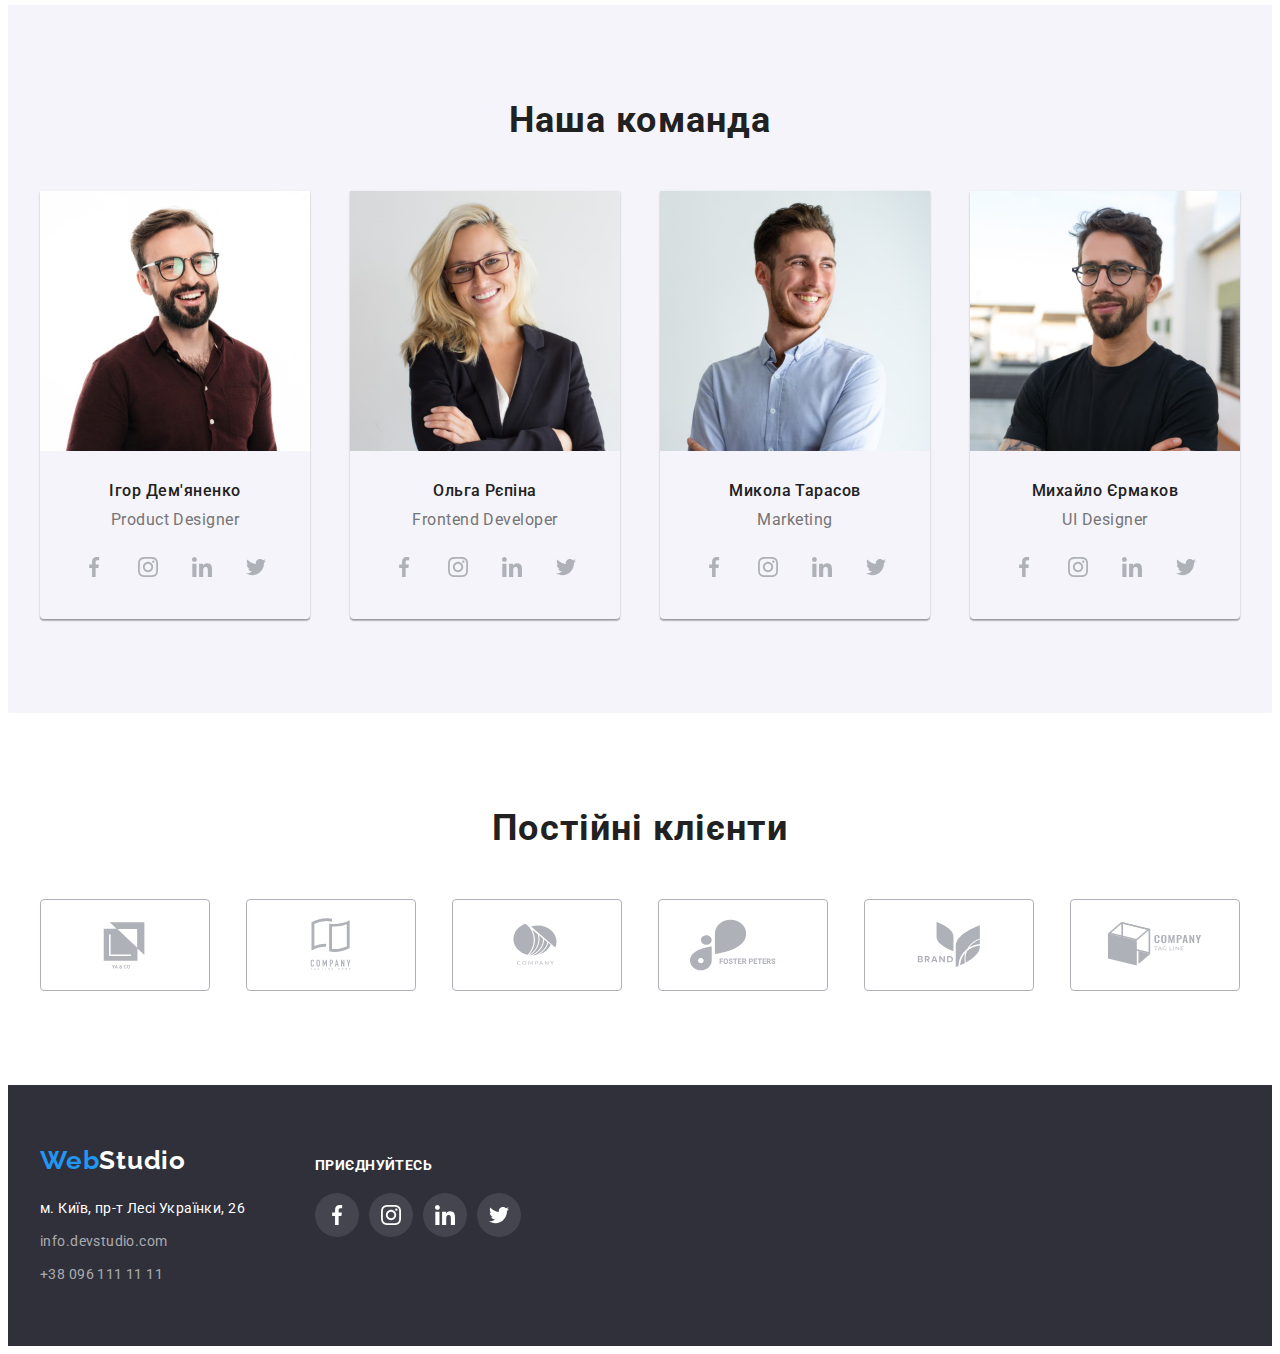
==== commit 1f0dcdb7: "update" ====
--- a/index.html
+++ b/index.html
@@ -19,9 +19,15 @@
                 </a>
 
                 <ul class="header-navigate-menu">
-                    <li><a class="header-navigate-menu-item focus1" href="./index.html">Студія</a></li>
-                    <li><a class="header-navigate-menu-item focus1" href="./portfolio.html">Портфоліо</a></li>
-                    <li><a class="header-navigate-menu-item focus1" href="#footer">Контакти</a></li>
+                    <li>
+                        <a class="header-navigate-menu-item focus1" href="./index.html">Студія</a>
+                    </li>
+                    <li>
+                        <a class="header-navigate-menu-item focus1" href="./portfolio.html">Портфоліо</a>
+                    </li>
+                    <li>
+                        <a class="header-navigate-menu-item focus1" href="#footer">Контакти</a>
+                    </li>
                 </ul>
             </nav>
 
@@ -50,7 +56,7 @@
 
     <main>
         <section class="section1">
-            <div class="container section1-container">
+            <div class="section1-container">
                 <h1 class="section1-h1">ефективі рішення для<br>вашого бізнесу</h1>
                 <button class="section1-button" type="button">Замовити послугу</button>
             </div>
@@ -102,13 +108,28 @@
                 <h2 class="section3-h2">Чим ми займаємося</h2>
                 <ul class="section3-list">
                     <li>
-                        <img src="./images/img0.jpg" alt="Програмування" width="370px">
-                    </li>
-                    <li class="section3-list-item">
-                        <img src="./images/img1.jpg" alt="Розробка мобільних додатків" width="370px">
-                    </li>
-                    <li class="section3-list-item">
-                        <img src="./images/img2.jpg" alt="Дизайн" width="370px">
+                        <div class="section3-list-item">
+                            <img src="./images/img0.jpg" alt="Програмування" width="370px">
+                            <div class="section3-list-item-div">
+                                <span class="section3-list-item-div-span">десктопні додатки</span>
+                            </div>
+                        </div>
+                    </li>
+                    <li>
+                        <div class="section3-list-item">
+                            <img src="./images/img1.jpg" alt="Розробка мобільних додатків" width="370px">
+                            <div class="section3-list-item-div">
+                                <span class="section3-list-item-div-span">мобільні додатки</span>
+                            </div>
+                        </div>
+                    </li>
+                    <li>
+                        <div class="section3-list-item">
+                            <img src="./images/img2.jpg" alt="Дизайн" width="370px">
+                            <div class="section3-list-item-div">
+                                <span class="section3-list-item-div-span">дизайнерські рішення</span>
+                            </div>
+                        </div>
                     </li>
                 </ul>
             </div>
--- a/css/common.css
+++ b/css/common.css
@@ -16,6 +16,11 @@
     --gray2-border: #AFB1B8;
     --gray3-backgroung: rgba(255, 255, 255, 0.1);
     --gray4-icon: #AFB1B8;
+    --section3-background: rgba(47, 48, 58, 0.8);
+
+    --time1: 2500ms;
+    --time2: 2s;
+    --transitionfunction1: cubic-bezier(0.4, 0, 0.2, 1);
 }
 
 /*----------Головні настройки----------*/
@@ -83,14 +88,26 @@
 }
 
 /*Фокус*/
+.focus1 {
+    transition-property: color;
+    transition-duration: var(--time1);
+    transition-timing-function: var(--transitionfunction1);
+}
+
 .focus1:hover,
 .focus1:focus {
     color: var(--blue);
 }
 
 .focus1:hover .header-address-item-link-icon,
-.focus1:focus .header-address-item-link-icon{
+.focus1:focus .header-address-item-link-icon {
     fill: var(--blue);
+}
+
+.focus2 {
+    transition-property: background-color, color;
+    transition-duration: var(--time1);
+    transition-timing-function: var(--transitionfunction1);
 }
 
 .focus2:hover,
@@ -99,24 +116,54 @@
     color: var(--white);
 }
 
+.section4-focus-background {
+    transition-property: background-color;
+    transition-duration: var(--time1);
+    transition-timing-function: var(--transitionfunction1);
+}
+
 .section4-focus-background:hover,
 .section4-focus-background:focus {
     background-color: var(--blue);
 }
 
+.section4-focus-icon {
+    transition: fill;
+    transition-duration: var(--time1);
+    transition-timing-function: var(--transitionfunction1);
+}
+
 .section4-focus-background:hover .section4-focus-icon,
 .section4-focus-background:focus .section4-focus-icon {
     fill: var(--white);
 }
 
+.section5-focus-border {
+    transition-property: border-color;
+    transition-duration: var(--time1);
+    transition-timing-function: var(--transitionfunction1);
+}
+
 .section5-focus-border:hover,
 .section5-focus-border:focus {
     border-color: var(--blue);
 }
 
+.section5-focus-icon {
+    transition-property: fill;
+    transition-duration: var(--time1);
+    transition-timing-function: var(--transitionfunction1);
+}
+
 .section5-focus-border:hover .section5-focus-icon,
 .section5-focus-border:focus .section5-focus-icon {
     fill: var(--blue);
+}
+
+.footer-focus-background {
+    transition-property: background-color;
+    transition-duration: var(--time1);
+    transition-timing-function: var(--transitionfunction1);
 }
 
 .footer-focus-background:hover,
@@ -131,6 +178,8 @@
     border-bottom-width: 1px;
     border-bottom-style: solid;
 
+    position: relative;
+
     background-color: var(--white);
     border-bottom-color: var(--gray-headr-border);
 }
@@ -171,6 +220,8 @@
 }
 
 .header-navigate-menu-item {
+    position: relative;
+
     font-weight: 500;
     font-size: 14px;
     line-height: calc(16/14);
@@ -179,6 +230,20 @@
     color: var(--dark-title);
 }
 
+.header-navigate-menu-item:hover::after,
+.header-navigate-menu-item:focus::after {
+    position: absolute;
+    top: 45px;
+
+    content: "";
+    display: block;
+    width: 100%;
+    height: 4px;
+    border-radius: 2px;
+
+    background-color: var(--blue);
+}
+
 .header-address {
     display: flex;
     gap: 50px;
@@ -206,6 +271,10 @@
 
 .header-address-item-link-icon {
     fill: var(--dark-text);
+
+    transition-property: fill;
+    transition-duration: var(--time1);
+    transition-timing-function: var(--transitionfunction1);
 }
 
 /*Footer*/
@@ -307,9 +376,13 @@
     background-image: url(../images/img-main.jpg);
     background-repeat: no-repeat;
     background-position: center;
+
 }
 
 .section1-container {
+    width: 1600px;
+    margin: 0 auto;
+
     display: flex;
     flex-direction: column;
     gap: 30px;
@@ -438,7 +511,33 @@
     justify-content: space-between;
 }
 
-.section3-list-item {}
+.section3-list-item {
+    position: relative;
+}
+
+.section3-list-item-div {
+    display: flex;
+    justify-content: center;
+    align-items: center;
+
+    width: 100%;
+    height: 70px;
+    position: absolute;
+    bottom: 0;
+
+    background-color: var(--section3-background);
+}
+
+.section3-list-item-div-span {
+    font-weight: 700;
+    font-size: 14px;
+    line-height: calc(16/14);
+    letter-spacing: 0.03em;
+
+    text-transform: uppercase;
+
+    color: var(--white);
+}
 
 /*Section4*/
 .section4 {
@@ -607,8 +706,19 @@
     margin: 0;
 }
 
-.section2a-list-item-figure-img {
+.section2a-list-item-figure-div {
     width: 370px;
+}
+
+.section2a-list-item-figure-div-img {
+    width: 100%;
+}
+
+.section2a-list-item-figure-div-over {
+    width: 100%;
+    height: inherit;
+
+    background-color: var(--section3-background);
 }
 
 .section2a-list-item-figcaption {
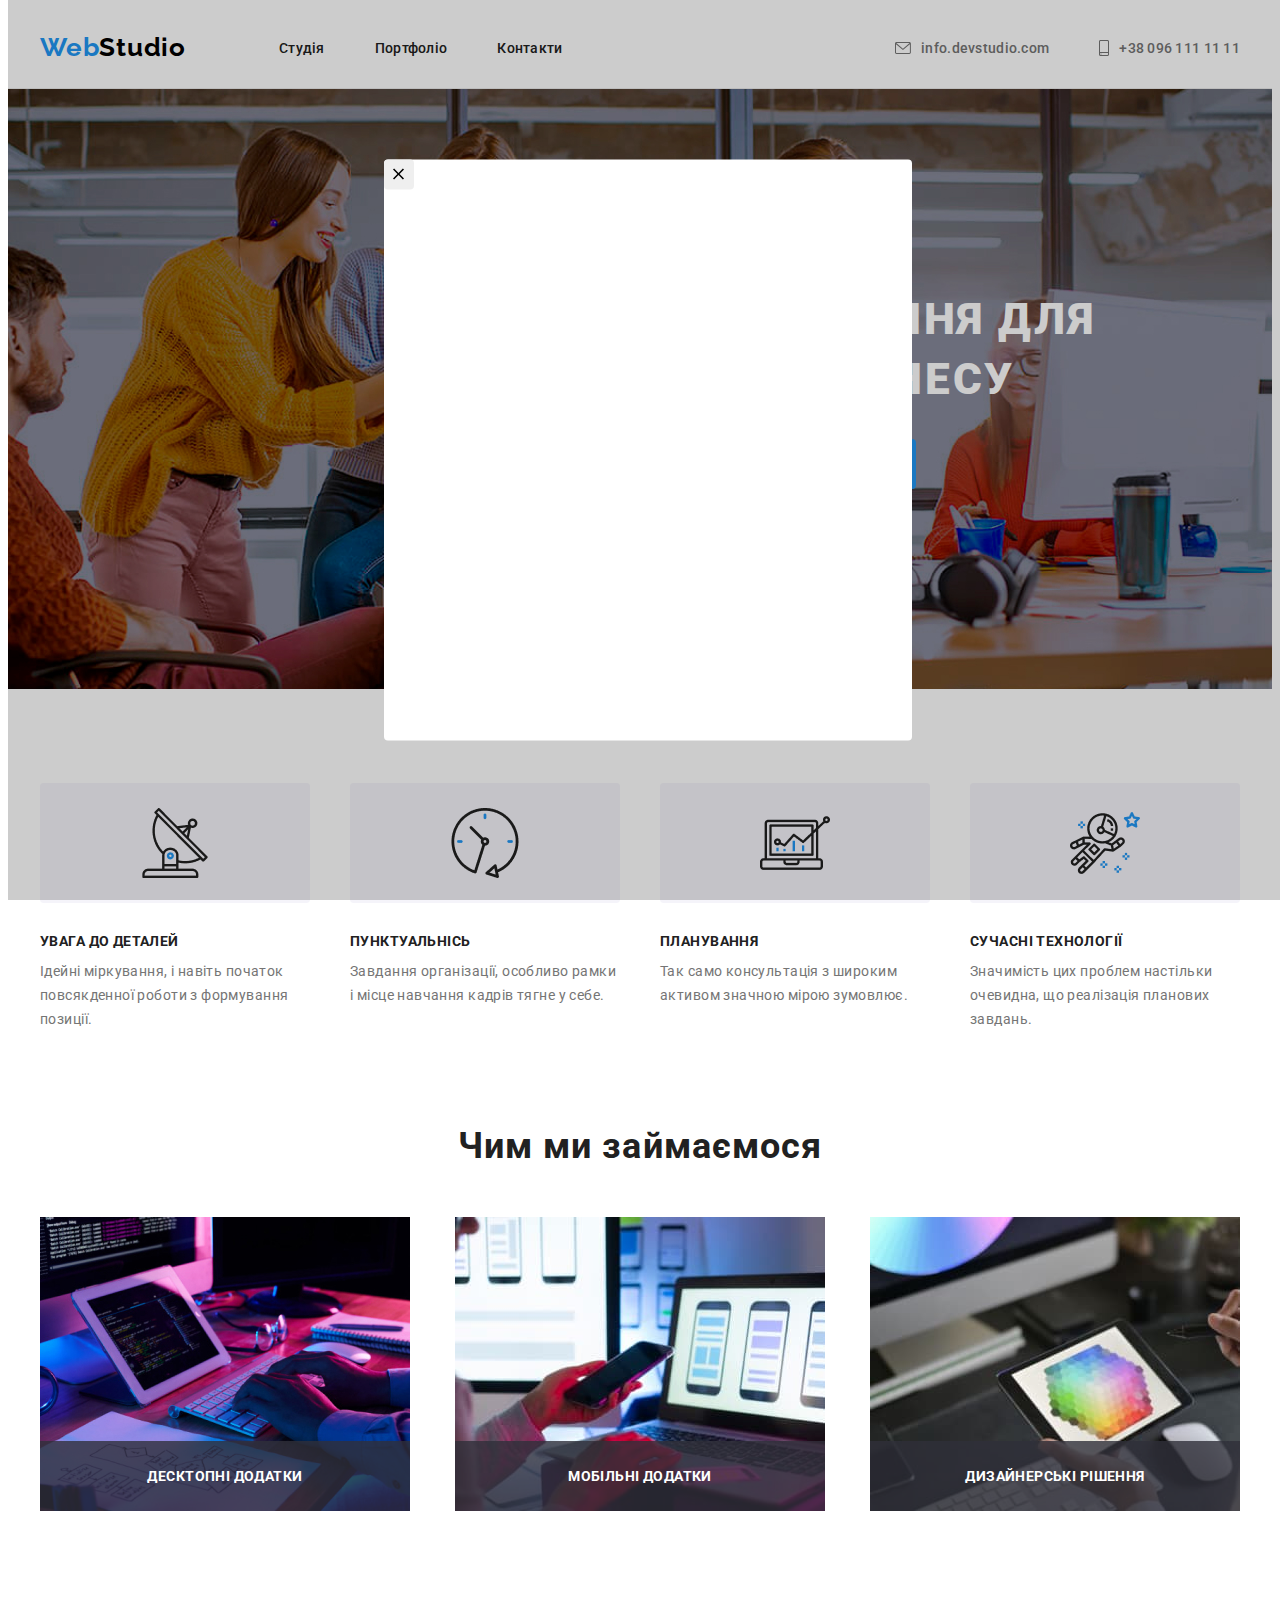
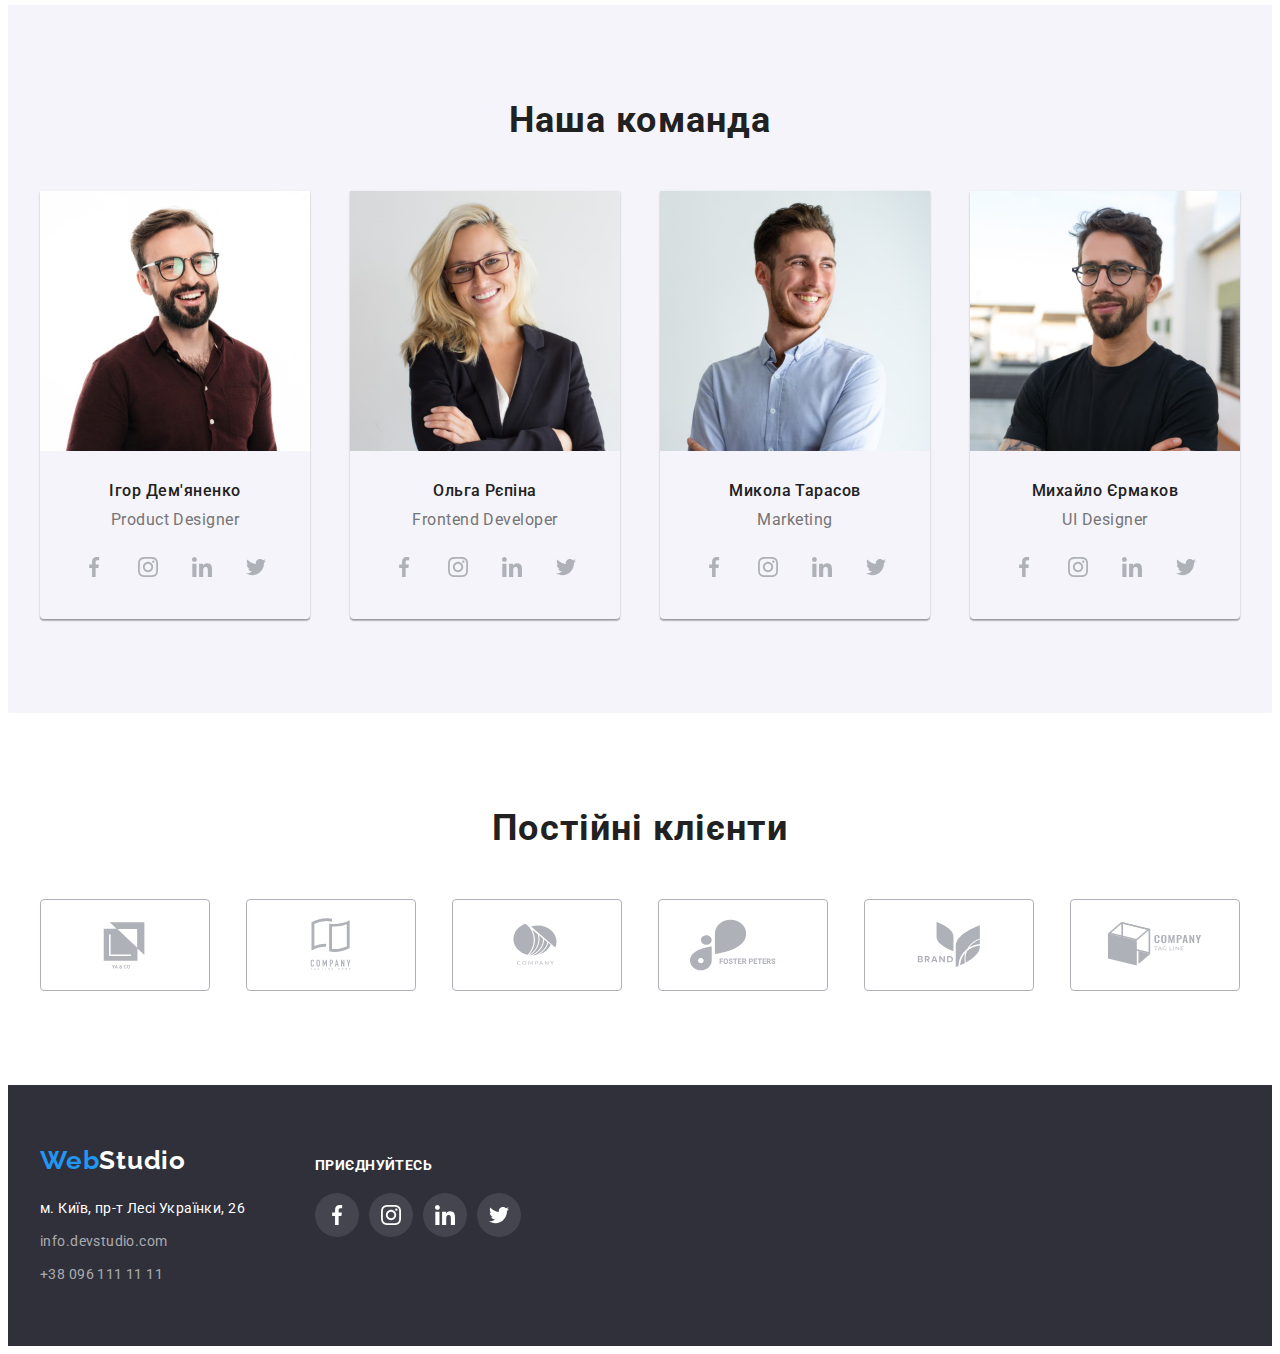
==== commit 048b8585: "update" ====
--- a/index.html
+++ b/index.html
@@ -476,6 +476,16 @@
             </div>
         </div>
     </footer>
+
+    <div class="backdrop">
+        <div class="modal">
+            <button type="butoon" class="modal-closebutton">
+                <svg class="modal-close-icon" width="18px" hight="18px">
+                    <use href="./images/icons.svg#icon-close"></use>
+                </svg>
+            </button>
+        </div>
+    </div>
 </body>
 
 </html>--- a/css/common.css
+++ b/css/common.css
@@ -17,6 +17,7 @@
     --gray3-backgroung: rgba(255, 255, 255, 0.1);
     --gray4-icon: #AFB1B8;
     --section3-background: rgba(47, 48, 58, 0.8);
+    --backdrop: rgba(0, 0, 0, 0.2);
 
     --time1: 2500ms;
     --time2: 2s;
@@ -699,7 +700,21 @@
     border-style: solid;
 
     border: 1px solid var(--gray-border);
+}
+
+.section2a-list-item:hover,
+.section2a-list-item:focus {
     box-shadow: 0px 1px 1px rgba(0, 0, 0, 0.12), 0px 4px 4px rgba(0, 0, 0, 0.06), 1px 4px 6px rgba(0, 0, 0, 0.16);
+}
+
+.section2a-list-item:hover .section2a-list-item-figure-div-over,
+.section2a-list-item:focus .section2a-list-item-figure-div-over {
+    transform: translateY(0);
+    opacity: 0.9;
+
+    transition-property: transform, opacity;
+    transition-duration: var(--time1);
+    transition-timing-function: var(--transitionfunction1);
 }
 
 .section2a-list-item-figure {
@@ -707,18 +722,33 @@
 }
 
 .section2a-list-item-figure-div {
+
+    position: relative;
+}
+
+.section2a-list-item-figure-div-img {
     width: 370px;
 }
 
-.section2a-list-item-figure-div-img {
-    width: 100%;
-}
-
 .section2a-list-item-figure-div-over {
-    width: 100%;
-    height: inherit;
-
-    background-color: var(--section3-background);
+    box-sizing: border-box;
+    padding: 63px 24px;
+
+    height: 100%;
+
+    position: absolute;
+    top: 0;
+
+    color: var(--white);
+    background-color: var(--blue);
+    opacity: 0;
+
+    font-weight: 400;
+    font-size: 18px;
+    line-height: calc(28/18);
+    letter-spacing: 0.03em;
+
+    transform: translateY(100%);
 }
 
 .section2a-list-item-figcaption {
@@ -751,4 +781,31 @@
     letter-spacing: 0.03em;
 
     color: var(--dark-text);
+}
+
+/*Modal*/
+
+.backdrop{
+    width: 100%;
+    height: 100%;
+    background-color: var(--backdrop);
+    position: fixed;
+    top: 0;
+}
+
+.modal{
+    width: 528px;
+    min-height: 581px;
+    background-color: var(--white);
+    position: absolute;
+    top: 50%;
+    left: 50%;
+    transform: translate(-50%, -50%);
+
+    border-radius: 4px;
+}
+
+.modal-closebutton{
+    width: 30px;
+    height: 30px;
 }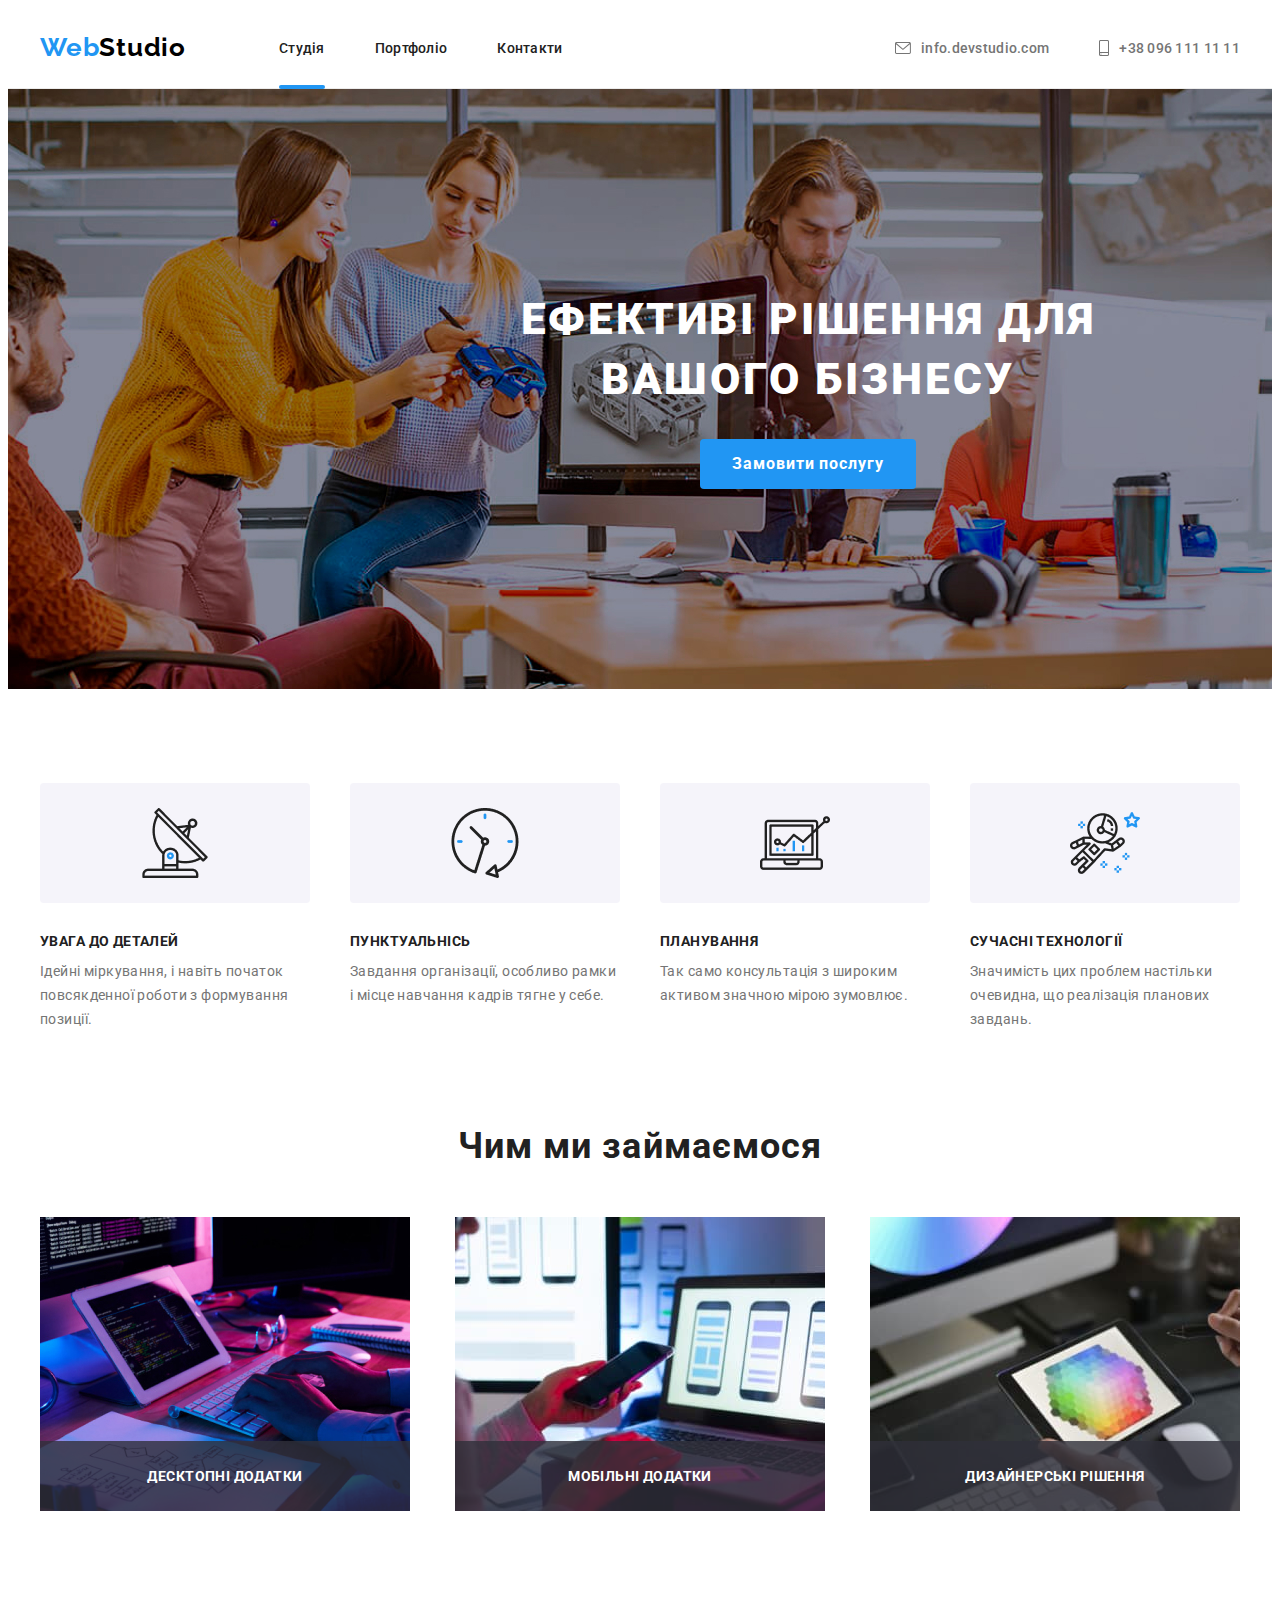
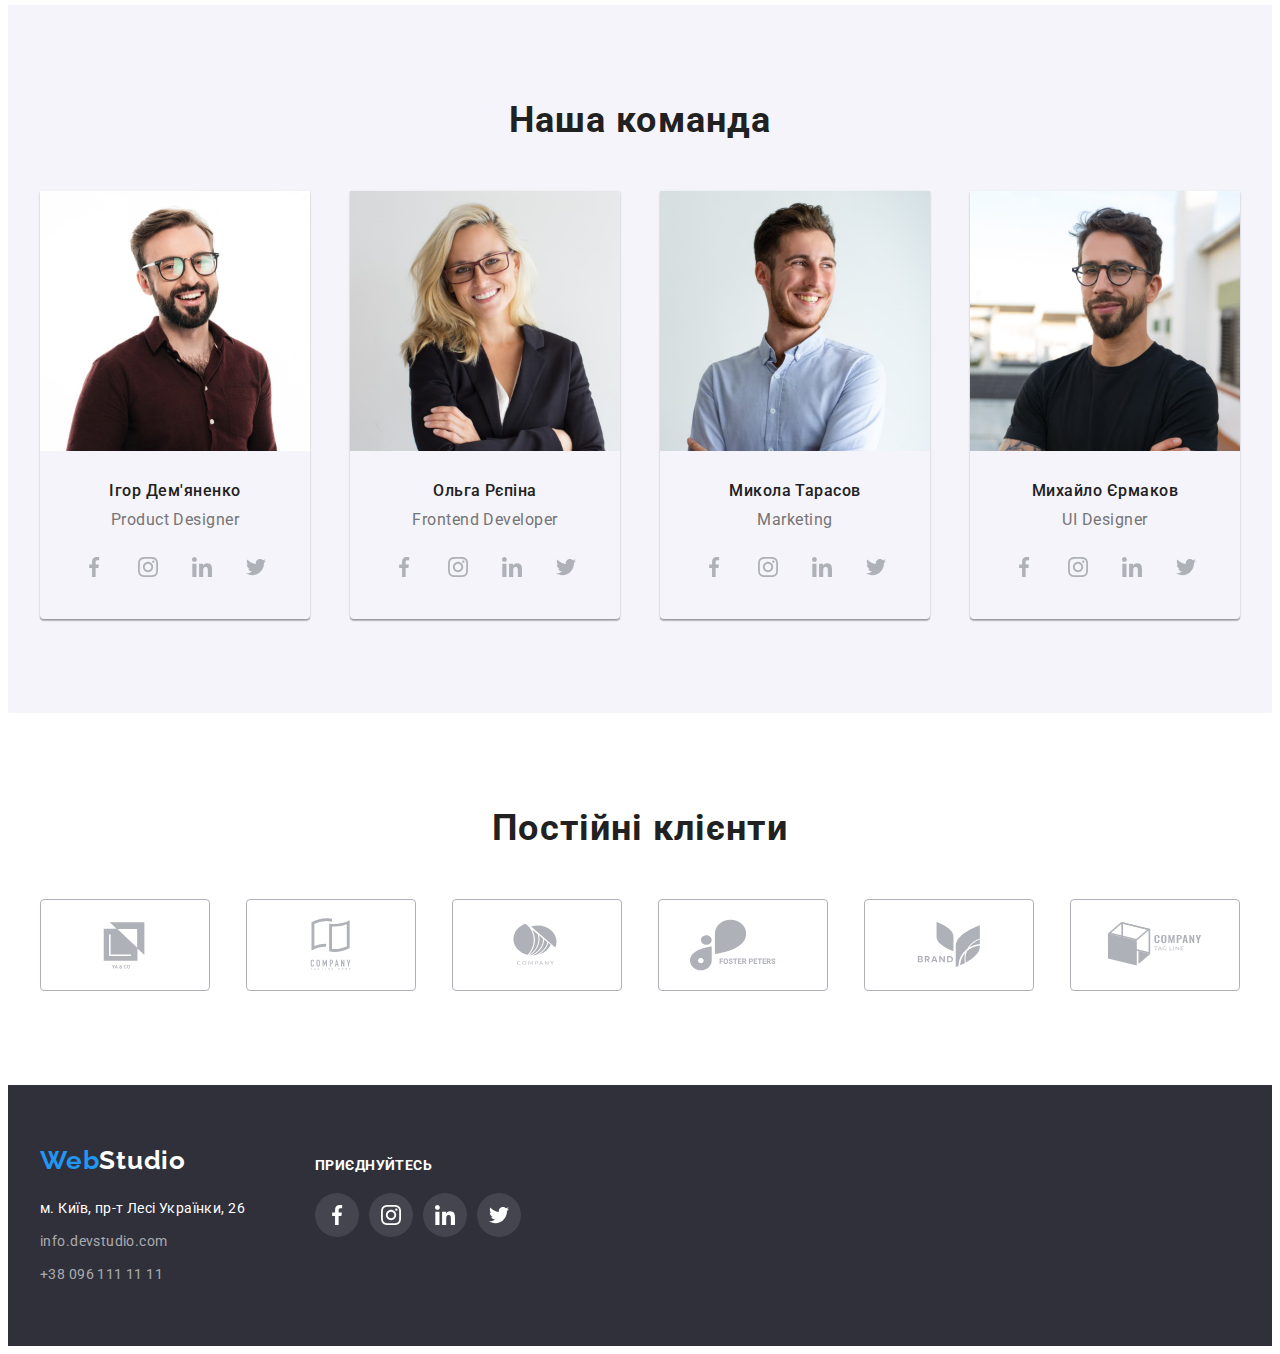
==== commit 6d6de2aa: "update" ====
--- a/index.html
+++ b/index.html
@@ -6,7 +6,7 @@
     <meta http-equiv="X-UA-Compatible" content="IE=edge">
     <meta name="viewport" content="width=device-width, initial-scale=1.0">
     <title>Головна</title>
-    <link rel="stylesheet" href="./css/common.css">
+    <link rel="stylesheet" href="./css/styles.css">
 </head>
 
 <body>
@@ -20,7 +20,7 @@
 
                 <ul class="header-navigate-menu">
                     <li>
-                        <a class="header-navigate-menu-item focus1" href="./index.html">Студія</a>
+                        <a class="header-navigate-menu-item current focus1" href="./index.html">Студія</a>
                     </li>
                     <li>
                         <a class="header-navigate-menu-item focus1" href="./portfolio.html">Портфоліо</a>
@@ -58,7 +58,7 @@
         <section class="section1">
             <div class="section1-container">
                 <h1 class="section1-h1">ефективі рішення для<br>вашого бізнесу</h1>
-                <button class="section1-button" type="button">Замовити послугу</button>
+                <button class="modal-open-button" type="button" data-modal-open>Замовити послугу</button>
             </div>
         </section>
 
@@ -477,15 +477,17 @@
         </div>
     </footer>
 
-    <div class="backdrop">
+    <div class="backdrop is-hidden" data-modal>
         <div class="modal">
-            <button type="butoon" class="modal-closebutton">
-                <svg class="modal-close-icon" width="18px" hight="18px">
+            <button type="butoon" class="modal-close-button" data-modal-close>
+                <svg class="modal-close-icon">
                     <use href="./images/icons.svg#icon-close"></use>
                 </svg>
             </button>
         </div>
     </div>
+
+    <script src="./js/modal.js"></script>
 </body>
 
 </html>--- a/css/styles.css
+++ b/css/styles.css
@@ -0,0 +1,851 @@
+/*Import google fonts*/
+@import url(https://fonts.googleapis.com/css2?family=Raleway:wght@700&family=Roboto:wght@400;500;700;900&display=swap);
+
+:root {
+    --blue: #2196F3;
+    --black: #000000;
+    --white: #FFFFFF;
+    --white1: rgba(255, 255, 255, 0.1);
+    --dark-section: #2F303A;
+    --gray-section: #F5F4FA;
+    --dark-title: #212121;
+    --dark-text: #757575;
+    --white-background: white;
+    --gray-address: rgba(255, 255, 255, 0.6);
+    --gray-headr-border: #ECECEC;
+    --gray-border: #EEEEEE;
+    --gray2-border: #AFB1B8;
+    --gray3-backgroung: rgba(255, 255, 255, 0.1);
+    --black1-border: rgba(0, 0, 0, 0.1);
+    --gray4-icon: #AFB1B8;
+    --section3-background: rgba(47, 48, 58, 0.8);
+    --backdrop: rgba(0, 0, 0, 0.2);
+
+    --time1: 2500ms;
+    --time2: 2s;
+    --transitionfunction1: cubic-bezier(0.4, 0, 0.2, 1);
+}
+
+/*----------Головні настройки----------*/
+p,
+h1,
+h2,
+h3,
+h4,
+h5,
+h6,
+button {
+    margin: 0;
+}
+
+ul,
+ol {
+    margin: 0;
+    padding-left: 0;
+}
+
+button {
+    cursor: pointer;
+}
+
+img {
+    display: block;
+    max-width: 100%;
+    height: auto;
+}
+
+body {
+    font-family: 'Roboto';
+    font-style: normal;
+    background-color: var(--white-background);
+}
+
+/*Видалити підкреслення зі ссилок*/
+a {
+    text-decoration-line: none;
+}
+
+/*Кнопки наслідують шрифт body*/
+button {
+    font-family: inherit;
+    border-radius: 4px;
+    border: none;
+}
+
+/*Видалити крапку зі списків*/
+ul {
+    list-style-type: none;
+}
+
+/*Настройка address*/
+address {
+    font-style: normal;
+}
+
+/*Container. Задає ширину контенту*/
+.container {
+    width: 1200px;
+    margin: 0 auto;
+    padding-left: 15px;
+    padding-right: 15px;
+}
+
+/*Фокус*/
+.focus1 {
+    transition-property: color;
+    transition-duration: var(--time1);
+    transition-timing-function: var(--transitionfunction1);
+}
+
+.focus1:hover,
+.focus1:focus {
+    color: var(--blue);
+}
+
+.focus1:hover .header-address-item-link-icon,
+.focus1:focus .header-address-item-link-icon {
+    fill: var(--blue);
+}
+
+.focus2 {
+    transition-property: background-color, color;
+    transition-duration: var(--time1);
+    transition-timing-function: var(--transitionfunction1);
+}
+
+.focus2:hover,
+.focus2:focus {
+    background-color: var(--blue);
+    color: var(--white);
+}
+
+.section4-focus-background {
+    transition-property: background-color;
+    transition-duration: var(--time1);
+    transition-timing-function: var(--transitionfunction1);
+}
+
+.section4-focus-background:hover,
+.section4-focus-background:focus {
+    background-color: var(--blue);
+}
+
+.section4-focus-icon {
+    transition: fill;
+    transition-duration: var(--time1);
+    transition-timing-function: var(--transitionfunction1);
+}
+
+.section4-focus-background:hover .section4-focus-icon,
+.section4-focus-background:focus .section4-focus-icon {
+    fill: var(--white);
+}
+
+.section5-focus-border {
+    transition-property: border-color;
+    transition-duration: var(--time1);
+    transition-timing-function: var(--transitionfunction1);
+}
+
+.section5-focus-border:hover,
+.section5-focus-border:focus {
+    border-color: var(--blue);
+}
+
+.section5-focus-icon {
+    transition-property: fill;
+    transition-duration: var(--time1);
+    transition-timing-function: var(--transitionfunction1);
+}
+
+.section5-focus-border:hover .section5-focus-icon,
+.section5-focus-border:focus .section5-focus-icon {
+    fill: var(--blue);
+}
+
+.footer-focus-background {
+    transition-property: background-color;
+    transition-duration: var(--time1);
+    transition-timing-function: var(--transitionfunction1);
+}
+
+.footer-focus-background:hover,
+.footer-focus-background:focus {
+    background-color: var(--blue);
+}
+
+/*Header*/
+.header {
+    padding-top: 24px;
+    padding-bottom: 25px;
+    border-bottom-width: 1px;
+    border-bottom-style: solid;
+
+    position: relative;
+
+    background-color: var(--white);
+    border-bottom-color: var(--gray-headr-border);
+}
+
+.header-container {
+    display: flex;
+    justify-content: space-between;
+    align-items: center;
+}
+
+.header-navigate {
+    display: flex;
+    gap: 93px;
+    align-items: center;
+}
+
+.logo {
+    display: flex;
+
+    font-family: 'Raleway';
+    font-weight: 700;
+    font-size: 26px;
+    line-height: calc(31/26);
+    letter-spacing: 0.03em;
+}
+
+.logo-1 {
+    color: var(--blue);
+}
+
+.logo-2-header {
+    color: var(--black);
+}
+
+.header-navigate-menu {
+    display: flex;
+    gap: 50px;
+}
+
+.header-navigate-menu-item {
+    position: relative;
+
+    font-weight: 500;
+    font-size: 14px;
+    line-height: calc(16/14);
+    letter-spacing: 0.02em;
+
+    color: var(--dark-title);
+}
+
+.header-navigate-menu-item:hover::after,
+.header-navigate-menu-item:focus::after,
+.header-navigate-menu-item.current::after {
+    position: absolute;
+    top: 45px;
+
+    content: "";
+    display: block;
+    width: 100%;
+    height: 4px;
+    border-radius: 2px;
+
+    background-color: var(--blue);
+}
+
+.header-address {
+    display: flex;
+    gap: 50px;
+
+    font-weight: 500;
+    font-size: 14px;
+    line-height: calc(16/14);
+    letter-spacing: 0.02em;
+}
+
+.header-address-item {
+    font-weight: 500;
+    font-size: 14px;
+    line-height: calc(16/14);
+    letter-spacing: 0.02em;
+}
+
+.header-address-item-link {
+    display: flex;
+    gap: 10px;
+    align-items: center;
+
+    color: var(--dark-text);
+}
+
+.header-address-item-link-icon {
+    fill: var(--dark-text);
+
+    transition-property: fill;
+    transition-duration: var(--time1);
+    transition-timing-function: var(--transitionfunction1);
+}
+
+/*Footer*/
+.footer {
+    padding-top: 60px;
+    padding-bottom: 60px;
+
+    background-color: var(--dark-section);
+}
+
+.footer-container {
+    display: flex;
+    gap: 70px;
+}
+
+.footer-container-left {
+    display: flex;
+    flex-direction: column;
+    gap: 20px;
+}
+
+.footer-link {
+    display: flex;
+    flex-direction: column;
+    gap: 20px;
+    margin-top: 12px;
+}
+
+.logo-2-footer {
+    color: var(--white);
+}
+
+.footer-address-list {
+    display: flex;
+    flex-direction: column;
+    gap: 9px;
+}
+
+.footer-address-list-address {
+    font-weight: 400;
+    font-size: 14px;
+    line-height: calc(24/14);
+    letter-spacing: 0.03em;
+
+    color: var(--white);
+}
+
+.footer-address-list-item {
+    font-weight: 400;
+    font-size: 14px;
+    line-height: calc(24/14);
+    letter-spacing: 0.03em;
+
+    color: var(--gray-address);
+}
+
+.footer-link-h3 {
+    font-weight: 700;
+    font-size: 14px;
+    line-height: calc(16/14);
+    letter-spacing: 0.03em;
+    text-transform: uppercase;
+
+    color: var(--white);
+}
+
+.footer-link-list {
+    display: flex;
+    gap: 10px;
+}
+
+.footer-link-list-item-a {
+    display: flex;
+    justify-content: center;
+    align-items: center;
+    width: 44px;
+    height: 44px;
+}
+
+.footer-link-list-item-div {
+    border-radius: 50%;
+
+    background-color: var(--gray3-backgroung);
+}
+
+.footer-link-list-item-a-icon {
+    width: 20px;
+    height: 20px;
+
+    fill: var(--white);
+}
+
+/*Main*/
+/*Section1*/
+.section1 {
+    padding-top: 200px;
+    padding-bottom: 200px;
+
+    background-image: url(../images/img-main.jpg);
+    background-repeat: no-repeat;
+    background-position: center;
+
+}
+
+.section1-container {
+    width: 1600px;
+    margin: 0 auto;
+
+    display: flex;
+    flex-direction: column;
+    gap: 30px;
+}
+
+.section1-h1 {
+    text-align: center;
+
+    font-weight: 900;
+    font-size: 44px;
+    line-height: calc(60/44);
+    letter-spacing: 0.06em;
+    text-transform: uppercase;
+
+    color: var(--white);
+}
+
+.modal-open-button {
+    margin-left: auto;
+    margin-right: auto;
+    padding: 10px 32px;
+    border-width: 0px;
+    border-radius: 4px;
+
+    font-weight: 700;
+    font-size: 16px;
+    line-height: calc(30/16);
+    letter-spacing: 0.06em;
+
+    background-color: var(--blue);
+    color: var(--white);
+}
+
+/*Section2*/
+.section2 {
+    padding-top: 94px;
+    padding-bottom: 94px;
+}
+
+.section2-list {
+    display: flex;
+    justify-content: space-between;
+}
+
+.section2-list-item {
+    width: 270px;
+}
+
+.section2-list-item-div1::before,
+.section2-list-item-div2::before,
+.section2-list-item-div3::before,
+.section2-list-item-div4::before {
+    content: "";
+    display: block;
+    width: 270px;
+    height: 120px;
+    background-position: center;
+    border-radius: 4px;
+
+    background-repeat: no-repeat;
+    background-color: var(--gray-section);
+}
+
+.section2-list-item-div1::before {
+    background-image: url(../images/features-antenna.png);
+}
+
+.section2-list-item-div2::before {
+    background-image: url(../images/features-clock.png);
+}
+
+.section2-list-item-div3::before {
+    background-image: url(../images/features-diagram.png);
+}
+
+.section2-list-item-div4::before {
+    background-image: url(../images/features-astronaut.png);
+}
+
+.section2-list-item-div-icon {
+    width: 70px;
+    height: 70px;
+}
+
+.section2-list-item-h3 {
+    margin-top: 30px;
+    margin-bottom: 10px;
+
+    font-weight: 700;
+    font-size: 14px;
+    line-height: calc(16/14);
+    letter-spacing: 0.03em;
+    text-transform: uppercase;
+
+    color: var(--dark-title);
+}
+
+.section2-list-item-p {
+    font-weight: 400;
+    font-size: 14px;
+    line-height: calc(24/14);
+    letter-spacing: 0.03em;
+
+    color: var(--dark-text);
+}
+
+/*Section3*/
+.section3 {
+    padding-bottom: 94px;
+}
+
+.section3-h2 {
+    margin-bottom: 50px;
+    text-align: center;
+
+    font-weight: 700;
+    font-size: 36px;
+    line-height: calc(42/36);
+    letter-spacing: 0.03em;
+
+    color: var(--dark-title);
+}
+
+.section3-list {
+    display: flex;
+    justify-content: space-between;
+}
+
+.section3-list-item {
+    position: relative;
+}
+
+.section3-list-item-div {
+    display: flex;
+    justify-content: center;
+    align-items: center;
+
+    width: 100%;
+    height: 70px;
+    position: absolute;
+    bottom: 0;
+
+    background-color: var(--section3-background);
+}
+
+.section3-list-item-div-span {
+    font-weight: 700;
+    font-size: 14px;
+    line-height: calc(16/14);
+    letter-spacing: 0.03em;
+
+    text-transform: uppercase;
+
+    color: var(--white);
+}
+
+/*Section4*/
+.section4 {
+    padding-top: 94px;
+    padding-bottom: 94px;
+
+    background-color: var(--gray-section);
+}
+
+.section4-list {
+    display: flex;
+    justify-content: space-between;
+}
+
+.section4-list-item {
+    box-shadow: 0px 1px 3px rgba(0, 0, 0, 0.12), 0px 1px 1px rgba(0, 0, 0, 0.14), 0px 2px 1px rgba(0, 0, 0, 0.2);
+    border-radius: 0px 0px 4px 4px;
+}
+
+.section4-list-item-figure {
+    margin: 0;
+}
+
+.section4-list-item-figure-img {
+    width: 270px;
+}
+
+.section4-list-item-figurecaption {
+    display: flex;
+    flex-direction: column;
+    gap: 16px;
+
+    padding-top: 30px;
+    padding-bottom: 30px;
+    text-align: center;
+}
+
+.section4-list-item-h3 {
+    margin-bottom: 10px;
+
+    font-weight: 500;
+    font-size: 16px;
+    line-height: calc(19/16);
+    letter-spacing: 0.03em;
+
+    color: var(--dark-title);
+}
+
+.section4-list-item-p {
+    font-weight: 400;
+    font-size: 16px;
+    line-height: calc(19/16);
+    letter-spacing: 0.03em;
+
+    color: var(--dark-text);
+}
+
+.section4-link-list {
+    display: flex;
+    justify-content: center;
+    align-items: center;
+    gap: 10px;
+}
+
+.section4-link-list-item-a {
+    display: flex;
+    justify-content: center;
+    align-items: center;
+    width: 44px;
+    height: 44px;
+}
+
+.section4-link-list-item-div {
+    border-radius: 50%;
+}
+
+.section4-link-list-item-a-icon {
+    width: 20px;
+    height: 20px;
+
+    fill: var(--gray4-icon);
+}
+
+/*Section5*/
+.section5 {
+    padding-top: 94px;
+    padding-bottom: 94px;
+
+    background-color: var(--white-background);
+}
+
+.setion5-list {
+    display: flex;
+    justify-content: space-between;
+}
+
+.section5-list-item {}
+
+.section5-list-item-a {
+    display: flex;
+    justify-content: center;
+    align-items: center;
+    box-sizing: border-box;
+    width: 170px;
+    height: 92px;
+    border: 1px solid var(--gray2-border);
+    border-radius: 4px;
+}
+
+.section5-list-item-a-icon {
+    width: 106px;
+    height: 60px;
+
+    fill: var(--gray2-border);
+}
+
+/*section1a*/
+.section1a {
+    padding-top: 94px;
+}
+
+.section1a-container {}
+
+.section1a-list {
+    display: flex;
+    gap: 8px;
+    justify-content: center;
+}
+
+.section1a-list-button {
+    padding: 6px 22px;
+
+    font-weight: 500;
+    font-size: 16px;
+    line-height: calc(26/16);
+    letter-spacing: 0.03em;
+
+    background-color: var(--gray-section);
+    color: var(--dark-title)
+}
+
+/*section2a*/
+.section2a {
+    padding-top: 50px;
+    padding-bottom: 94px;
+}
+
+.section2a-container {}
+
+.section2a-list {
+    display: flex;
+    gap: 30px;
+    flex-wrap: wrap;
+}
+
+.section2a-list-item {
+    flex-basis: 370px;
+    border-width: 1px;
+    border-style: solid;
+
+    border: 1px solid var(--gray-border);
+}
+
+.section2a-list-item:hover,
+.section2a-list-item:focus {
+    box-shadow: 0px 1px 1px rgba(0, 0, 0, 0.12), 0px 4px 4px rgba(0, 0, 0, 0.06), 1px 4px 6px rgba(0, 0, 0, 0.16);
+}
+
+.section2a-list-item:hover .section2a-list-item-figure-div-over,
+.section2a-list-item:focus .section2a-list-item-figure-div-over {
+    transform: translateY(0);
+    opacity: 0.9;
+
+    transition-property: transform, opacity;
+    transition-duration: var(--time1);
+    transition-timing-function: var(--transitionfunction1);
+}
+
+.section2a-list-item-figure {
+    margin: 0;
+}
+
+.section2a-list-item-figure-div {
+
+    position: relative;
+}
+
+.section2a-list-item-figure-div-img {
+    width: 370px;
+}
+
+.section2a-list-item-figure-div-over {
+    box-sizing: border-box;
+    padding: 63px 24px;
+
+    height: 100%;
+
+    position: absolute;
+    top: 0;
+
+    color: var(--white);
+    background-color: var(--blue);
+    opacity: 0;
+
+    font-weight: 400;
+    font-size: 18px;
+    line-height: calc(28/18);
+    letter-spacing: 0.03em;
+
+    transform: translateY(100%);
+}
+
+.section2a-list-item-figcaption {
+    padding: 20px 24px 20px 24px;
+    display: flex;
+    flex-direction: column;
+    gap: 4px;
+    justify-content: space-between;
+
+    background-color: var(--white);
+}
+
+.section2a-list-item-h3 {
+    font-family: 'Roboto';
+    font-style: normal;
+    font-weight: 700;
+    font-size: 18px;
+    line-height: 2;
+    letter-spacing: 0.06em;
+
+    color: var(--dark-title);
+}
+
+.section2a-list-item-p {
+    font-family: 'Roboto';
+    font-style: normal;
+    font-weight: 400;
+    font-size: 16px;
+    line-height: calc(30/16);
+    letter-spacing: 0.03em;
+
+    color: var(--dark-text);
+}
+
+/*Modal*/
+
+.backdrop {
+    width: 100%;
+    height: 100%;
+    background-color: var(--backdrop);
+    position: fixed;
+    top: 0;
+
+    transition: opacity var(--time1) var(--transitionfunction1), visibility var(--time1) var(--transitionfunction1);
+}
+
+.modal {
+    width: 528px;
+    min-height: 581px;
+    background-color: var(--white);
+    position: absolute;
+    top: 50%;
+    left: 50%;
+    transform: translate(-50%, -50%) scale(1);
+    transition: transform var(--time1) var(--transitionfunction1);
+
+    border-radius: 4px;
+}
+
+.modal-close-button {
+    width: 30px;
+    height: 30px;
+    position: absolute;
+    top: 8px;
+    right: 8px;
+    display: flex;
+    justify-content: center;
+    align-items: center;
+
+    background-color: var(--white1);
+    border: 1px solid var(--black1-border);
+    border-radius: 50%;
+
+    transition: border-color var(--time1) var(--transitionfunction1);
+}
+
+.modal-close-icon {
+    transition: fill var(--time1) var(--transitionfunction1);
+}
+
+.modal-close-button:hover {
+    border-color: var(--blue);
+}
+
+.modal-close-button:hover .modal-close-icon {
+    fill: var(--blue);
+}
+
+.backdrop.is-hidden {
+    opacity: 0;
+    visibility: hidden;
+    pointer-events: none;
+}
+
+.backdrop.is-hidden .modal {
+    transform: translate(-50%, -50%) scale(0);
+}